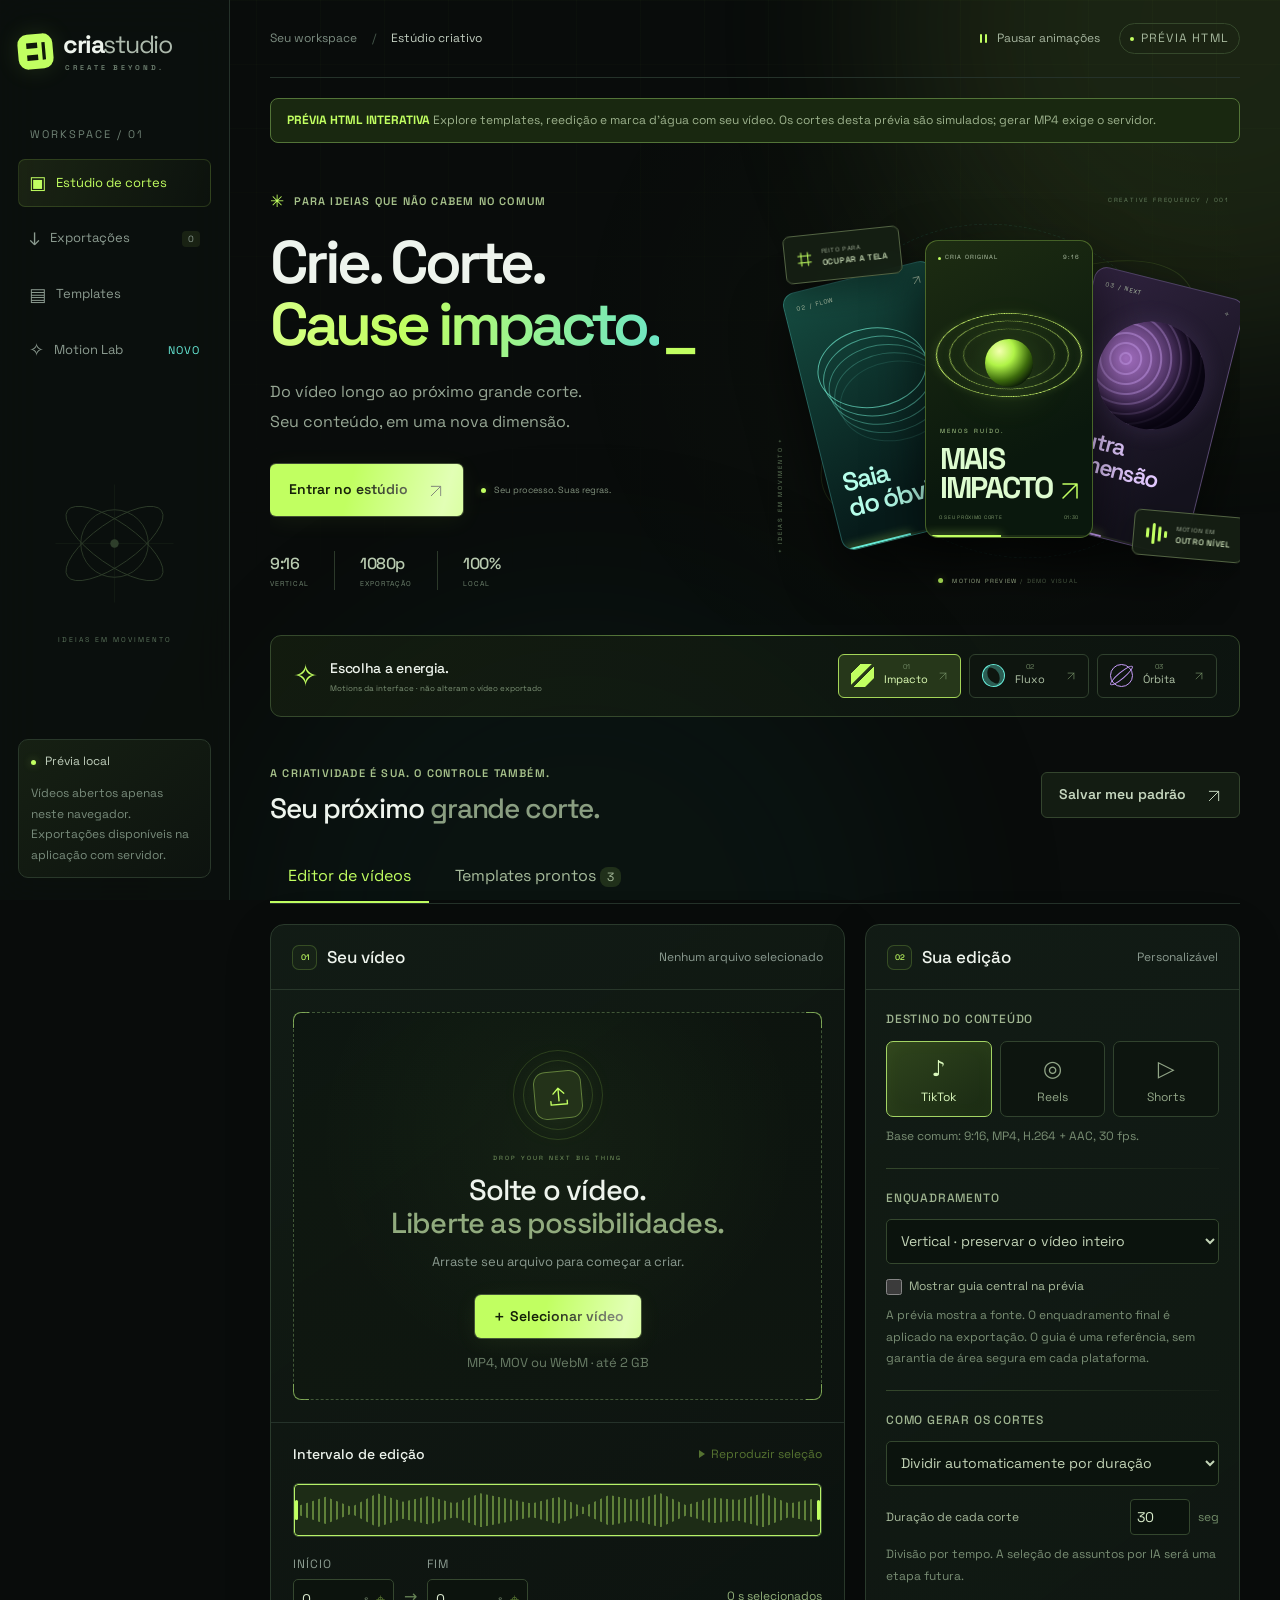
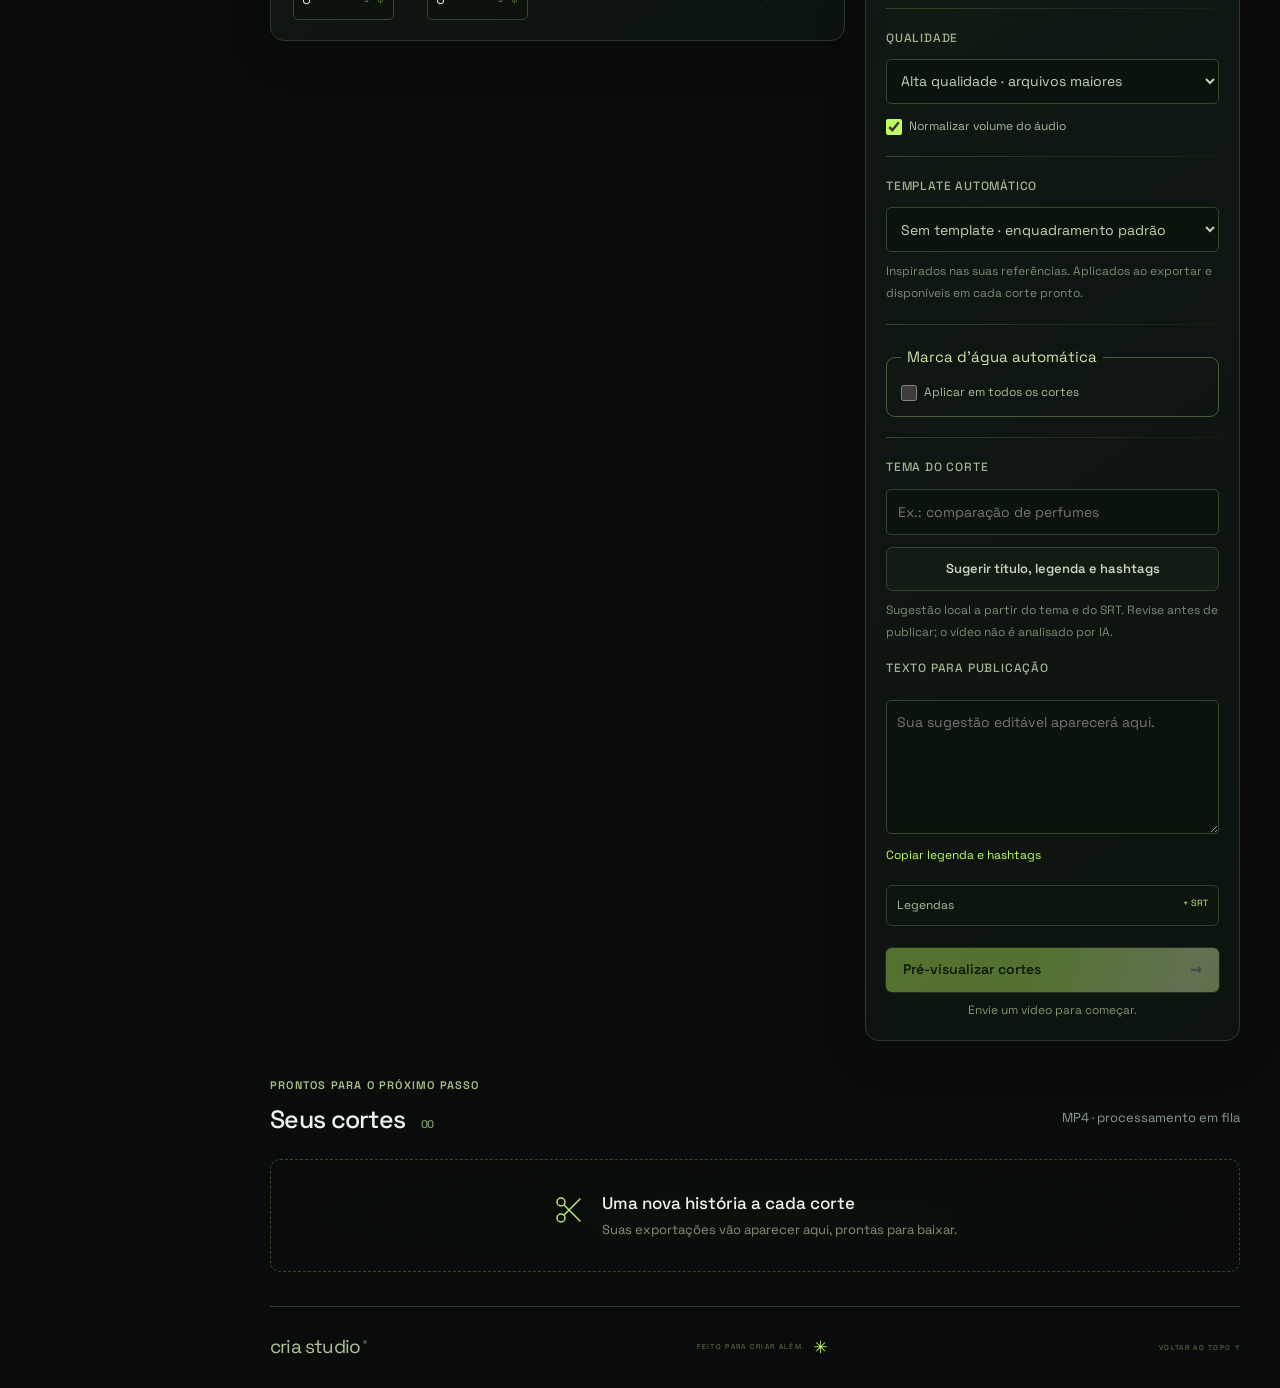
==== preview.html @ ac5c4dba "feat: add Cria Studio editor, templates and deployment configuration" ====
<!doctype html>
<html lang="pt-BR">
<head><meta charset="utf-8"><meta name="viewport" content="width=device-width, initial-scale=1"><meta name="theme-color" content="#090c0b"><title>Cria Studio · Crie. Corte. Impacte.</title><link rel="icon" href="data:image/svg+xml,%3Csvg xmlns='http://www.w3.org/2000/svg' viewBox='0 0 32 32'%3E%3Crect width='32' height='32' rx='8' fill='%23c1ff61'/%3E%3Ctext x='7' y='25' font-size='28' fill='%23090c0b'%3Ec%3C/text%3E%3C/svg%3E"><style>@font-face {
  font-family: 'Space Grotesk';
  src: url('[data-uri]') format('woff2');
  font-weight: 300 700;
  font-style: normal;
  font-display: swap;
}
:root {
  color-scheme: dark;
  --bg: #090c0b;
  --panel: #111714;
  --line: #25322a;
  --text: #eef4ed;
  --muted: #8b9b90;
  --accent: #c1ff61;
  --cyan: #67edda;
  --radius: 14px;
  --ease: cubic-bezier(.16,1,.3,1);
}
* { box-sizing: border-box; }
html { scroll-behavior: smooth; scroll-padding-top: 24px; }
body { margin: 0; background: var(--bg); color: var(--text); font: 14px/1.6 'Space Grotesk', system-ui, sans-serif; }
::selection { background: var(--accent); color: #0b1009; }
button, input, select, textarea { font: inherit; }
button, a, label.button, summary { -webkit-tap-highlight-color: transparent; }
button, label.button, summary { cursor: pointer; }
button { color: inherit; }
a { color: inherit; text-decoration: none; }
:focus-visible { outline: 2px solid var(--accent); outline-offset: 5px; }
button:disabled { opacity: .4; cursor: not-allowed; }
[hidden] { display: none !important; }
.ambient { position: fixed; inset: 0; overflow: hidden; pointer-events: none; z-index: -1; }
.ambient-grid { position: absolute; inset: 0; background-image: linear-gradient(#b4ff6105 1px,transparent 1px),linear-gradient(90deg,#b4ff6105 1px,transparent 1px); background-size: 64px 64px; mask-image: linear-gradient(#000, transparent 70%); }
.ambient-light { position: absolute; width: 650px; height: 650px; border-radius: 50%; filter: blur(100px); opacity: .13; }
.light-one { right: -260px; top: -300px; background: #97cb4e; }
.light-two { left: 20%; top: 600px; background: #145b4b; opacity: .1; }
.sidebar { position: fixed; inset: 0 auto 0 0; width: 210px; padding: 32px 18px 22px; background: #0c100ee8; border-right: 1px solid var(--line); display: flex; flex-direction: column; z-index: 5; backdrop-filter: blur(20px); }
.brand { display: flex; align-items: center; gap: 10px; font-size: 25px; font-weight: 700; letter-spacing: -1.5px; line-height: 1; }
.brand-icon { width: 35px; height: 35px; border-radius: 10px; background: var(--accent); color: #10180a; transform: rotate(-5deg); box-shadow: 0 0 25px #baff6120; }
.brand-icon svg { width: 100%; height: 100%; }
.brand-light { color: #adbaad; font-weight: 400; }
.brand small { display: block; font-size: 7px; letter-spacing: 3px; color: #6a7c6d; margin: 7px 0 0 2px; }
.workspace-label { margin: 55px 12px 15px; font-size: 9px; letter-spacing: 2px; color: #6f8275; }
.nav { display: flex; align-items: center; gap: 10px; padding: 12px; border: 1px solid transparent; margin-bottom: 7px; border-radius: 7px; color: #8b9b90; font-size: 11px; transition: color .2s, background .2s, border-color .2s; }
.nav > span:first-child { font-size: 18px; line-height: 1; }
.nav:hover { background: #c1ff6108; color: var(--text); }
.nav.active { color: var(--accent); background: linear-gradient(110deg,#c1ff6117,#c1ff6104); border-color: #baff6126; }
.count { margin-left: auto; background: #c1ff6115; padding: 1px 6px; border-radius: 4px; font-size: 9px; }
.new-label { font-size: 7px; color: var(--cyan); letter-spacing: 1px; margin-left: auto; }
.side-decoration { margin: auto 0; padding: 36px 10px; color: #536e4b; text-align: center; }
.side-decoration svg { width: 135px; opacity: .5; animation: side-spin 45s linear infinite; }
.side-decoration > span { display: block; margin-top: 15px; font-size: 7px; color: #59725b; letter-spacing: 2px; }
.side-note { border: 1px solid #29382a; border-radius: 10px; padding: 12px; color: #c0cfbc; font-size: 10px; background: linear-gradient(140deg,#162013,#0d130f); }
.side-note p { color: #788b7b; font-size: 10px; line-height: 1.7; margin-bottom: 0; }
.status-dot { display: inline-block; width: 5px; height: 5px; background: var(--accent); border-radius: 50%; margin-right: 6px; box-shadow: 0 0 9px #c1ff6160; flex: 0 0 auto; }
main { margin-left: 210px; padding: 0 40px; max-width: 1900px; }
header { height: 78px; display: flex; justify-content: space-between; align-items: center; gap: 15px; border-bottom: 1px solid var(--line); }
.breadcrumb { font-size: 11px; color: #7c8d81; }
.breadcrumb span { margin: 0 12px; color: #45564a; }
.breadcrumb strong { color: #c2cec0; font-weight: 400; }
.header-actions { display: flex; align-items: center; gap: 19px; }
.version { display: flex; align-items: center; gap: 7px; color: #a5b79c; letter-spacing: 1.2px; font-size: 9px; border: 1px solid #35482b; border-radius: 20px; padding: 5px 10px; white-space: nowrap; }
.version i { width: 4px; height: 4px; background: var(--accent); border-radius: 50%; }
.motion-toggle { border: 0; background: none; color: #a6b59f; display: flex; gap: 7px; align-items: center; font-size: 10px; padding: 8px 0; }
.motion-toggle:hover { color: var(--accent); }
.motion-toggle-icon { display: inline-flex; gap: 3px; width: 10px; height: 10px; }
.motion-toggle-icon::before,.motion-toggle-icon::after { content: ''; width: 2px; height: 9px; border-radius: 1px; background: var(--accent); }
.arrow-icon { display: inline-block; width: 16px; height: 16px; vertical-align: middle; flex: 0 0 auto; }
.motion-option .arrow-icon,.reel-top .arrow-icon { width: 10px; height: 10px; }
.reel-caption b .arrow-icon { width: 24px; height: 24px; }
.play-icon { display: inline-block; width: 0; height: 0; border-top: 4px solid transparent; border-bottom: 4px solid transparent; border-left: 6px solid currentColor; margin-right: 3px; }
.heading { position: relative; display: grid; grid-template-columns: minmax(0,1.07fr) minmax(0,1fr); align-items: center; gap: 10px; padding: 50px 0 35px; isolation: isolate; overflow: clip; }
.heading::before { content: ''; position: absolute; inset: 0 -15px; z-index: -1; background: radial-gradient(400px circle at var(--pointer-x,70%) var(--pointer-y,40%),#b6ff6106,transparent); pointer-events: none; }
.hero-copy { position: relative; z-index: 2; animation: enter-up .95s var(--ease) both; }
.eyebrow { font-size: 8px; font-weight: 600; letter-spacing: 2px; color: #a7c28b; display: flex; align-items: center; gap: 9px; }
.tiny-cross { color: var(--accent); font-size: 17px; line-height: 1; }
h1 { margin: 21px 0 20px; font-size: clamp(40px,4.7vw,76px); font-weight: 600; line-height: 1.04; letter-spacing: -4px; }
.gradient-text { background: linear-gradient(100deg,#d7ff86 0%,#c1ff61 35%,#6be5c6 100%); -webkit-background-clip: text; background-clip: text; color: transparent; }
.heading-period { display: inline-block; color: var(--accent); margin-left: 3px; animation: cursor-dim 2.8s ease-in-out infinite; }
.hero-copy > p { font-size: 13px; color: #97a795; line-height: 1.85; margin: 0; }
.hero-actions { display: flex; gap: 18px; align-items: center; margin-top: 28px; }
.button { border: 0; display: inline-flex; justify-content: center; align-items: center; gap: 20px; font-size: 11px; line-height: 1.4; font-weight: 600; padding: 12px 17px; border-radius: 6px; position: relative; transition: transform .25s var(--ease), box-shadow .25s, background .25s; }
.button:hover:not(:disabled) { transform: translateY(-2px); }
.button:active:not(:disabled) { transform: translateY(0); }
.primary { background: var(--accent); color: #152008; box-shadow: 0 0 0 1px #dbffa340,0 4px 24px #baff6110; }
.primary:hover:not(:disabled) { background: #d2ff8e; box-shadow: 0 0 0 1px #dbffa370,0 5px 28px #baff6128; }
.primary::after { content: ''; position: absolute; inset: 0; border-radius: inherit; background: linear-gradient(105deg,transparent 25%,#fff8 45%,transparent 65%); background-size: 250% 100%; background-position: 180% 0; pointer-events: none; transition: background-position .6s; }
.primary:hover::after { background-position: -60% 0; }
.secondary { border: 1px solid #34452e; background: #131c12; color: #c5d6be; }
.secondary:hover { border-color: #6c8b50; background: #1c2818; }
.hero-cta { padding: 14px 19px; }
.hero-cta > span { font-size: 17px; font-weight: 400; }
.hero-action-note { color: #81917d; font-size: 9px; }
.hero-specs { display: flex; gap: 25px; margin-top: 35px; }
.hero-specs > span { color: #6f836f; letter-spacing: 1px; font-size: 7px; border-right: 1px solid #2c392a; padding-right: 25px; }
.hero-specs > span:last-child { border: 0; padding-right: 0; }
.hero-specs b { display: block; color: #b9cbb0; font-size: 16px; letter-spacing: -.4px; font-weight: 500; margin-bottom: 2px; }
.hero-visual { position: relative; height: 390px; perspective: 1000px; transform: rotateX(var(--tilt-x,0deg)) rotateY(var(--tilt-y,0deg)); transition: transform .5s var(--ease); isolation: isolate; }
.hero-halo { position: absolute; width: 340px; height: 320px; left: 50%; top: 45%; transform: translate(-50%,-50%); background: radial-gradient(ellipse,#99e93025,transparent 65%); filter: blur(20px); }
.orbit { position: absolute; width: 420px; height: 180px; left: 50%; top: 50%; border: 1px solid #a2d85626; border-radius: 50%; z-index: -1; transform: translate(-50%,-50%) rotate(-30deg); }
.orbit-two { width: 375px; height: 325px; border-style: dashed; border-color: #61eadc17; transform: translate(-50%,-50%) rotate(25deg); }
.orbit-marker { position: absolute; top: 50%; left: 50%; width: 390px; height: 200px; margin: -100px 0 0 -195px; animation: orbit-spin 22s linear infinite; z-index: -1; }
.orbit-marker::before { content: ''; position: absolute; left: 0; top: 30%; width: 5px; height: 5px; border-radius: 50%; background: var(--cyan); box-shadow: 0 0 17px var(--cyan); }
.visual-coordinate { position: absolute; font-size: 6px; color: #688261; letter-spacing: 1.8px; }
.coord-one { top: 0; right: 10px; }
.coord-two { bottom: 33px; left: 0; writing-mode: vertical-rl; transform: rotate(180deg); }
.reel-card { position: absolute; border-radius: 13px; overflow: hidden; width: 154px; height: 265px; padding: 12px; border: 1px solid #c1ff6150; box-shadow: 0 25px 55px #0009; transform-style: preserve-3d; }
.reel-front { z-index: 3; left: calc(50% - 83px); top: 44px; width: 168px; height: 298px; background: linear-gradient(155deg,#1d2c12,#0a180d 70%); animation: float-main 6s ease-in-out infinite; }
.reel-back { z-index: 1; top: 77px; left: calc(50% - 198px); background: linear-gradient(160deg,#154b40,#071b1a 80%); border-color: #62e5d94d; transform: rotate(-14deg); animation: float-left 7s ease-in-out infinite; }
.reel-side { z-index: 2; top: 83px; left: calc(50% + 55px); background: linear-gradient(135deg,#30233f,#14121d 80%); border-color: #caa5fc50; transform: rotate(14deg); animation: float-right 8s ease-in-out infinite; }
.reel-top { position: relative; z-index: 2; display: flex; justify-content: space-between; font-size: 6px; letter-spacing: 1px; color: #b5c7ab; }
.reel-top > span { display: flex; align-items: center; gap: 4px; }
.record-dot { background: var(--accent); width: 3px; height: 3px; border-radius: 50%; }
.portal-art { position: absolute; inset: 28px 0 20px; overflow: hidden; }
.portal-ring { position: absolute; top: 13px; left: 50%; border: 1px solid #d3ff6f; border-radius: 50%; width: 146px; height: 146px; margin-left: -73px; transform: rotateX(55deg) rotate(-25deg); box-shadow: 0 0 12px #c1ff6120,inset 0 0 10px #c1ff6118; animation: portal-turn 14s linear infinite; }
.ring-b { width: 120px; height: 120px; margin-left: -60px; top: 26px; opacity: .65; animation-direction: reverse; }
.ring-c { width: 92px; height: 92px; margin-left: -46px; top: 40px; opacity: .4; }
.portal-core { position: absolute; top: 70px; left: calc(50% - 24px); width: 48px; height: 48px; border-radius: 50%; background: radial-gradient(circle at 30% 25%,#f4ffb0,#b0f347 30%,#3d6b0d 60%,#0a1907 80%); box-shadow: 0 0 45px #bdff5945; }
.reel-caption { position: absolute; left: 14px; bottom: 34px; right: 10px; font-weight: 600; line-height: 1; font-size: 26px; letter-spacing: -1.5px; color: #ddfbcf; }
.reel-caption > span { font-size: 6px; letter-spacing: 2px; font-weight: 400; color: #afd18f; }
.reel-caption > b { display: block; font-size: 30px; letter-spacing: -1.8px; margin-top: 7px; line-height: .98; }
.reel-caption b span { font-size: 28px; color: var(--accent); display: inline-block; margin-left: 5px; }
.reel-bottom { position: absolute; bottom: 16px; left: 13px; right: 13px; font-size: 5px; letter-spacing: .7px; color: #7a9368; display: flex; justify-content: space-between; }
.reel-progress { position: absolute; bottom: 0; left: 0; right: 0; height: 2px; background: #d1ff6a15; }
.reel-progress i { display: block; width: 45%; height: 100%; background: var(--accent); box-shadow: 0 0 10px var(--accent); animation: reel-play 7s ease-in-out infinite; }
.reel-side .reel-caption { color: #e3c9ff; font-size: 23px; bottom: 27px; }
.reel-side .reel-caption span { font-size: 22px; display: block; color: #cba0fa; margin-top: 8px; }
.reel-side .reel-progress i { background: #cba0fa; animation-delay: -2s; }
.reel-back .reel-caption { color: #b6ffeb; bottom: 28px; }
.reel-back .reel-progress i { background: var(--cyan); animation-delay: -4s; }
.flow-art { position: absolute; left: 4px; right: 4px; top: 35px; height: 130px; transform: rotate(-20deg); }
.flow-art i { position: absolute; left: 15px; top: 15px; width: 110px; height: 80px; border: 1px solid #7bffe29c; border-radius: 50%; transform: rotate(25deg); }
.flow-art i:nth-child(2) { transform: translateY(10px) rotate(25deg); opacity: .8; }
.flow-art i:nth-child(3) { transform: translateY(20px) rotate(25deg); opacity: .6; }
.flow-art i:nth-child(4) { transform: translateY(30px) rotate(25deg); opacity: .4; }
.flow-art i:nth-child(5) { transform: translateY(40px) rotate(25deg); opacity: .2; }
.orb-art { position: absolute; width: 108px; height: 108px; border-radius: 50%; top: 40px; left: 24px; background: repeating-radial-gradient(ellipse at 30% 30%,transparent 0 4px,#d7aaff66 5px 6px,transparent 7px 10px),radial-gradient(circle at 30% 30%,#a973c8,#1e112e 70%); box-shadow: inset -15px -20px 25px #080510,0 0 25px #c19afb20; transform: rotate(-25deg); }
.floating-tag { position: absolute; z-index: 4; display: flex; gap: 9px; align-items: center; border: 1px solid #526342; border-radius: 7px; padding: 10px 12px; background: #152013dd; backdrop-filter: blur(14px); color: #a4b29a; font-size: 6px; line-height: 1.5; letter-spacing: .7px; box-shadow: 0 12px 30px #0005; }
.floating-tag b { font-size: 8px; color: #daefc5; font-weight: 500; }
.tag-format { top: 35px; left: 8px; transform: rotate(-6deg); animation: tag-float 6s ease-in-out infinite; }
.tag-symbol { color: var(--accent); font-size: 26px; line-height: 1; }
.tag-motion { bottom: 27px; right: -4px; transform: rotate(5deg); animation: tag-float 7s ease-in-out infinite reverse; }
.equalizer { height: 24px; display: flex; gap: 3px; align-items: center; }
.equalizer i { display: block; width: 3px; height: 10px; background: var(--accent); border-radius: 2px; animation: eq 1.6s ease-in-out infinite alternate; }
.equalizer i:nth-child(2) { height: 21px; animation-delay: -.6s; }
.equalizer i:nth-child(3) { height: 15px; animation-delay: -.3s; }
.equalizer i:nth-child(4) { height: 7px; animation-delay: -.9s; }
.demo-label { position: absolute; bottom: 0; left: 50%; transform: translateX(-50%); white-space: nowrap; color: #b7cca3; letter-spacing: 1.2px; font-size: 6px; }
.demo-label > span:last-child { color: #5f7358; }
.hero-visual[data-look=flow] .reel-front { animation-name: flow-main; }
.hero-visual[data-look=flow] .reel-back { animation-name: flow-left; }
.hero-visual[data-look=flow] .reel-side { animation-name: flow-right; }
.hero-visual[data-look=flow] .portal-ring { border-color: var(--cyan); box-shadow: 0 0 20px #67edda25; }
.hero-visual[data-look=orbit] .reel-front { animation-name: orbit-main; }
.hero-visual[data-look=orbit] .reel-back { animation-name: orbit-left; }
.hero-visual[data-look=orbit] .reel-side { animation-name: orbit-right; }
.hero-visual[data-look=orbit] .orbit-two { border-color: #c7a5fa55; }
.motion-lab { position: relative; display: flex; gap: 25px; justify-content: space-between; align-items: center; padding: 18px 22px; border: 1px solid #35492c; border-radius: 11px; background: linear-gradient(115deg,#182211aa,#0e1813aa); margin: 10px 0 38px; scroll-margin-top: 20px; }
.motion-lab::before { content: ''; position: absolute; height: 1px; left: 25%; right: 25%; top: -1px; background: linear-gradient(90deg,transparent,#b6ff6188,transparent); }
.motion-lab-title { display: flex; align-items: center; gap: 12px; }
.lab-icon { font-size: 30px; color: var(--accent); line-height: 1; }
.motion-lab h2 { font-size: 14px; font-weight: 500; letter-spacing: -.3px; margin: 0; }
.motion-lab p { font-size: 8px; color: #7f9478; margin: 3px 0 0; }
.motion-options { display: flex; gap: 8px; }
.motion-option { display: flex; align-items: center; gap: 10px; border: 1px solid #30412e; background: #0e150f; border-radius: 6px; padding: 8px 12px; min-width: 120px; transition: border-color .25s, background .25s, transform .25s; font-size: 11px; color: #afc2a6; }
.motion-option:hover { transform: translateY(-3px); border-color: #7b9f57; }
.motion-option.selected { border-color: #a4d558; background: #26371a; color: #dcfbb4; }
.motion-option small { display: block; color: #718965; font-size: 7px; line-height: 1.2; }
.motion-option i { margin-left: auto; font-style: normal; color: #7f9c6f; }
.motion-swatch { width: 23px; height: 23px; display: block; flex: 0 0 auto; }
.swatch-impact { background: linear-gradient(135deg,transparent 20%,var(--accent) 21% 45%,transparent 46% 55%,var(--accent) 56% 80%,transparent 81%); }
.swatch-flow { border: 1px solid var(--cyan); border-radius: 50%; box-shadow: inset 5px 0 #67edda55,inset -5px 0 #67edda55; transform: rotate(-30deg); }
.swatch-orbit { border: 1px solid #c69cf9; border-radius: 50%; position: relative; }
.swatch-orbit::after { content: ''; position: absolute; inset: 7px -4px; border: 1px solid #c69cf9; border-radius: 50%; transform: rotate(-40deg); }
.workspace-heading { display: flex; align-items: center; justify-content: space-between; gap: 20px; padding: 10px 0 24px; scroll-margin-top: 25px; }
.workspace-heading h2 { font-size: 28px; letter-spacing: -1.1px; line-height: 1.2; font-weight: 500; margin: 10px 0 0; }
.workspace-heading h2 > span { color: #8a9e81; }
.studio-grid { display: grid; grid-template-columns: minmax(0,1fr) 325px; gap: 20px; align-items: start; }
.panel { border: 1px solid #2a3a2c; border-radius: var(--radius); overflow: hidden; background: linear-gradient(145deg,#152018c9,#0d1410e8); box-shadow: 0 12px 50px #0002; }
.panel-top { min-height: 65px; padding: 17px 21px; display: flex; align-items: center; justify-content: space-between; gap: 10px; border-bottom: 1px solid #28372a; }
.panel-top h2 { margin: 0; font-size: 12px; font-weight: 500; display: flex; align-items: center; gap: 10px; }
.step { font-size: 8px; color: var(--accent); background: #bcff6108; border: 1px solid #b6ff6133; width: 25px; height: 25px; display: inline-grid; place-items: center; border-radius: 7px; }
.muted { font-size: 9px; color: var(--muted); }
.dropzone { position: relative; margin: 22px; padding: 37px 20px 25px; min-height: 360px; border: 1px dashed #405737; border-radius: 9px; text-align: center; display: flex; flex-direction: column; align-items: center; justify-content: center; background: radial-gradient(ellipse at 50% 32%,#a6ff610b,transparent 65%),linear-gradient(#0c130e88,#10191188); transition: background .3s,border-color .3s; }
.dropzone.dragging { background: #213918; border-color: var(--accent); box-shadow: inset 0 0 50px #baff6115; }
.drop-corner { position: absolute; width: 16px; height: 16px; border: solid #9bcd66; opacity: .7; }
.corner-tl { left: -1px; top: -1px; border-width: 1px 0 0 1px; border-radius: 8px 0 0; }
.corner-tr { right: -1px; top: -1px; border-width: 1px 1px 0 0; border-radius: 0 8px 0 0; }
.corner-bl { left: -1px; bottom: -1px; border-width: 0 0 1px 1px; border-radius: 0 0 0 8px; }
.corner-br { right: -1px; bottom: -1px; border-width: 0 1px 1px 0; border-radius: 0 0 8px; }
.upload-radar { position: relative; width: 90px; height: 90px; display: grid; place-items: center; margin-bottom: 14px; }
.upload-radar > span { position: absolute; inset: 0; border: 1px solid #baff6127; border-radius: 50%; animation: radar 4s ease-in-out infinite; }
.upload-radar > span:nth-child(2) { inset: 10px; animation-delay: -2s; }
.upload-icon { width: 48px; height: 48px; background: #233219; color: var(--accent); border: 1px solid #617f3b; border-radius: 12px; transform: rotate(-5deg); box-shadow: 0 0 35px #baff6118; display: grid; place-items: center; }
.upload-icon svg { width: 29px; height: 29px; }
.upload-kicker { font-size: 6px; color: #7d9e65; letter-spacing: 2px; margin-bottom: 9px; }
.dropzone h3 { font-size: 24px; font-weight: 500; line-height: 1.15; letter-spacing: -.8px; margin: 0 0 12px; }
.dropzone h3 span { color: #91ab7e; }
.dropzone p { color: var(--muted); font-size: 10px; margin: 0 0 22px; }
.dropzone small { font-size: 8px; color: #697c66; margin-top: 15px; }
.preview-wrap { padding: 20px 22px 0; }
.video-stage { position: relative; height: 360px; display: flex; align-items: center; justify-content: center; background: #060a07; border: 1px solid #263425; border-radius: 7px; overflow: hidden; }
video { width: 100%; height: 100%; object-fit: contain; }
.safe-guide { pointer-events: none; position: absolute; top: 10%; bottom: 23%; left: 20%; right: 20%; border: 1px dashed #c1ff6188; display: flex; justify-content: center; }
.safe-guide span { font-size: 7px; color: var(--accent); margin-top: 7px; letter-spacing: 1px; }
.preview-caption { display: flex; justify-content: space-between; gap: 12px; padding: 12px 0; color: var(--muted); font-size: 10px; }
.preview-caption > span { overflow: hidden; text-overflow: ellipsis; white-space: nowrap; }
.text-button { background: none; border: 0; color: var(--accent); font-size: 9px; padding: 0; white-space: nowrap; }
.timeline-section { padding: 20px 22px; border-top: 1px solid var(--line); }
.row { display: flex; justify-content: space-between; align-items: center; gap: 12px; }
.row h3 { font-size: 11px; margin: 0; font-weight: 500; }
.timeline-track { position: relative; height: 54px; margin: 18px 0; border: 1px solid #394e2f; background: #111d10; border-radius: 5px; overflow: hidden; }
.timeline-ticks { position: absolute; inset: 9px 6px; background: repeating-linear-gradient(90deg,#96c65788 0 2px,transparent 2px 6px); clip-path: polygon(0 35%,5% 10%,10% 40%,15% 0,20% 25%,25% 8%,30% 30%,35% 0,40% 15%,45% 30%,50% 10%,55% 40%,60% 5%,65% 20%,70% 0,75% 35%,80% 12%,85% 20%,90% 0,95% 30%,100% 15%,100% 85%,95% 70%,90% 100%,85% 80%,80% 88%,75% 65%,70% 100%,65% 80%,60% 95%,55% 60%,50% 90%,45% 70%,40% 85%,35% 100%,30% 70%,25% 92%,20% 75%,15% 100%,10% 60%,5% 90%,0 65%); }
.timeline-selection { position: absolute; inset: 0; border: 1px solid #b7f268; background: #b7f26812; border-radius: 4px; z-index: 1; transition: left .15s, right .15s; }
.timeline-selection::before,.timeline-selection::after { content: ''; position: absolute; width: 3px; top: 15px; bottom: 15px; border-radius: 2px; background: var(--accent); }
.timeline-selection::before { left: 0; }.timeline-selection::after { right: 0; }
.time-inputs { display: flex; align-items: center; gap: 10px; }
.time-inputs label { font-size: 8px; color: var(--muted); text-transform: uppercase; letter-spacing: 1px; }
.time-inputs label > div { display: flex; align-items: center; margin-top: 5px; border: 1px solid #35472f; background: #0c130d; border-radius: 5px; }
.time-inputs input { width: 66px; min-width: 0; background: none; border: 0; padding: 8px; color: #d7e5cb; font-size: 11px; }
.time-inputs label span { font-size: 9px; color: #73866b; text-transform: none; }
.time-inputs button { color: var(--accent); border: 0; background: none; font-size: 16px; padding-right: 8px; }
.time-arrow { color: #678456; margin-top: 18px; }
.duration-badge { margin: 18px 0 0 auto; font-size: 8px; color: #91b07a; white-space: nowrap; }
.settings-content { padding: 20px; }
.field-label { display: block; color: #9fb591; font-weight: 500; font-size: 8px; letter-spacing: 1.5px; margin-bottom: 11px; }
.platforms { display: flex; gap: 8px; }
.platform { display: flex; flex: 1; flex-direction: column; gap: 2px; align-items: center; background: #0d150f; border: 1px solid #31432e; border-radius: 7px; color: #91a587; padding: 9px 0; font-size: 9px; transition: background .25s, border-color .25s, transform .25s; }
.platform:hover { transform: translateY(-3px); border-color: #6b8f4b; }
.platform b { font-size: 22px; font-weight: 400; }
.platform.selected { border-color: #a3d464; background: linear-gradient(145deg,#30451d,#192913); color: #d9f7bb; box-shadow: inset 0 0 20px #baff6109; }
.field-help { color: #798e74; line-height: 1.8; font-size: 9px; margin: 9px 0 0; }
.separator { height: 1px; background: linear-gradient(90deg,#34472c,#26352433); margin: 20px 0; }
select,textarea { width: 100%; border: 1px solid #34472e; border-radius: 5px; background: #0b130d; color: #c3d4b7; padding: 10px; font-size: 10px; }
select { min-height: 38px; }
textarea { resize: vertical; margin-top: 10px; line-height: 1.6; }
input[type=checkbox] { accent-color: var(--accent); margin: 0; width: 12px; height: 12px; }
.check-label { display: flex; align-items: center; gap: 7px; color: #a8bb9c; margin-top: 13px; font-size: 10px; }
.inline-field { display: flex; justify-content: space-between; align-items: center; color: #a8bb9c; margin-top: 13px; font-size: 10px; }
.inline-field > div { display: flex; align-items: center; gap: 8px; }
.inline-field input { background: #0b130d; border: 1px solid #34472e; color: #d7eac8; padding: 6px; width: 60px; border-radius: 4px; }
.inline-field span { color: #738c69; }
.subtitle-details { border: 1px solid #2e412a; border-radius: 6px; margin-top: 18px; padding: 10px; color: #a8bc9b; font-size: 10px; background: #0d160e80; }
.subtitle-details summary { display: flex; justify-content: space-between; }
.subtitle-details summary span { color: var(--accent); font-size: 9px; }
.subtitle-details input { font-size: 10px; width: 100%; margin-top: 12px; }
.subtitle-details small { font-size: 9px; color: var(--muted); }
.export-button { width: 100%; margin-top: 22px; justify-content: space-between; }
.export-note { font-size: 8px; color: #7f966f; margin: 9px 0 0; text-align: center; }
.exports-section { padding: 36px 0 34px; }
.exports-section h2 { font-size: 25px; font-weight: 500; letter-spacing: -.7px; margin: 5px 0 20px; }
.exports-section h2 span { font-size: 11px; margin-left: 10px; color: #87a16f; }
.empty-exports { position: relative; display: flex; gap: 17px; align-items: center; justify-content: center; border: 1px dashed #354b2b; padding: 30px; border-radius: 10px; background: radial-gradient(ellipse at 50% 50%,#9bea4d06,transparent 70%); }
.empty-exports > span { color: #b9e782; font-size: 29px; }
.empty-exports h3 { font-weight: 500; font-size: 12px; margin: 0 0 3px; }
.empty-exports p { color: #819577; font-size: 10px; margin: 0; }
.jobs-grid { display: grid; grid-template-columns: repeat(3,minmax(0,1fr)); gap: 15px; }
.job { position: relative; padding: 18px; border: 1px solid #34492a; border-radius: 10px; background: linear-gradient(140deg,#1c2815,#0e160f); overflow: hidden; animation: enter-up .6s var(--ease) both; transition: transform .3s,box-shadow .3s; }
.job:hover { transform: translateY(-4px); box-shadow: 0 12px 30px #0005; }
.job[data-status=processing]::before { content: ''; position: absolute; height: 2px; width: 45%; top: 0; left: 0; background: linear-gradient(90deg,transparent,var(--accent),var(--cyan),transparent); animation: processing-scan 2s ease-in-out infinite alternate; }
.job h3 { font-size: 14px; margin: 0 0 7px; font-weight: 500; }
.job p { font-size: 10px; color: var(--muted); margin: 5px 0; overflow-wrap: anywhere; }
.job-status { display: block; color: var(--accent); font-size: 10px; margin: 14px 0; }
.job-status.error { color: #ffb2a4; }
.job video { display: block; width: 100%; height: 170px; background: #080e09; border: 1px solid #35492b; border-radius: 6px; margin-top: 10px; }
.job a { margin-top: 12px; width: 100%; }
.upload-progress { padding: 0 22px 20px; font-size: 10px; color: var(--accent); }
progress { width: 100%; accent-color: var(--accent); height: 5px; }
footer { display: flex; align-items: center; justify-content: space-between; gap: 10px; border-top: 1px solid #2b3c27; padding: 25px 0; }
.footer-brand { font-size: 19px; color: #afc699; letter-spacing: -.8px; }
.footer-brand span { font-size: 8px; vertical-align: super; margin-left: 3px; }
footer > span:nth-child(2),footer > a { color: #638054; font-size: 7px; letter-spacing: 1.3px; }
footer i { color: var(--accent); font-size: 17px; font-style: normal; vertical-align: middle; margin-left: 5px; }
footer > a:hover { color: var(--accent); }
#toast { position: fixed; bottom: 25px; left: 50%; transform: translateX(-50%); z-index: 20; max-width: 85vw; padding: 14px 22px; border: 1px solid #668744; background: #172610f2; color: #d8f6bd; box-shadow: 0 15px 60px #0009,0 0 30px #aaff6110; border-radius: 9px; backdrop-filter: blur(15px); font-size: 12px; animation: toast-in .4s var(--ease) both; }
.sr-only { position: absolute; width: 1px; height: 1px; padding: 0; margin: -1px; overflow: hidden; clip: rect(0,0,0,0); white-space: nowrap; border: 0; }
.motion-reveal.in-view { animation: enter-up .8s var(--ease) both; }
@keyframes enter-up { from { opacity: 0; transform: translateY(20px); } to { opacity: 1; transform: translateY(0); } }
@keyframes toast-in { from { opacity: 0; translate: 0 15px; } to { opacity: 1; translate: 0 0; } }
@keyframes cursor-dim { 0%,100% { opacity: 1; } 50% { opacity: .2; } }
@keyframes side-spin { to { transform: rotate(360deg); } }
@keyframes orbit-spin { from { transform: rotate(-25deg); } to { transform: rotate(335deg); } }
@keyframes float-main { 0%,100% { transform: translateY(0) rotate(-3deg); } 50% { transform: translateY(-12px) rotate(1deg); } }
@keyframes float-left { 0%,100% { transform: translateY(0) rotate(-16deg); } 50% { transform: translate(-6px,9px) rotate(-12deg); } }
@keyframes float-right { 0%,100% { transform: translateY(0) rotate(15deg); } 50% { transform: translate(5px,-9px) rotate(18deg); } }
@keyframes flow-main { 0%,100% { transform: translate(0,0) rotate(-3deg); } 50% { transform: translate(8px,-16px) rotate(3deg); } }
@keyframes flow-left { 0%,100% { transform: translate(0,0) rotate(-13deg); } 50% { transform: translate(-14px,-7px) rotate(-19deg); } }
@keyframes flow-right { 0%,100% { transform: translate(0,0) rotate(16deg); } 50% { transform: translate(12px,14px) rotate(9deg); } }
@keyframes orbit-main { 0%,100% { transform: translateY(0) rotateY(-13deg) rotate(-3deg); } 50% { transform: translateY(-8px) rotateY(13deg) rotate(3deg); } }
@keyframes orbit-left { 0%,100% { transform: translate(0,0) rotate(-18deg) rotateY(10deg); } 50% { transform: translate(9px,12px) rotate(-9deg) rotateY(-10deg); } }
@keyframes orbit-right { 0%,100% { transform: translate(0,0) rotate(15deg) rotateY(-10deg); } 50% { transform: translate(-6px,-12px) rotate(20deg) rotateY(15deg); } }
@keyframes portal-turn { from { transform: rotateX(55deg) rotate(0deg); } to { transform: rotateX(55deg) rotate(360deg); } }
@keyframes reel-play { 0%,100% { transform: scaleX(.45); transform-origin: left; } 50% { transform: scaleX(1.8); transform-origin: left; } }
@keyframes tag-float { 0%,100% { translate: 0 0; } 50% { translate: 0 -7px; } }
@keyframes eq { from { transform: scaleY(.45); } to { transform: scaleY(1); } }
@keyframes radar { 0%,100% { transform: scale(.85); opacity: .35; } 50% { transform: scale(1.08); opacity: .8; } }
@keyframes processing-scan { from { transform: translateX(-20%); } to { transform: translateX(160%); } }
html[data-motion=paused] *, html[data-motion=paused] *::before, html[data-motion=paused] *::after { animation: none !important; transition: none !important; scroll-behavior: auto !important; }
html[data-motion=paused] { scroll-behavior: auto; }
html.tab-hidden *, html.tab-hidden *::before, html.tab-hidden *::after { animation-play-state: paused !important; }
@media (prefers-reduced-motion: reduce) {
  *, *::before, *::after { animation: none !important; transition: none !important; scroll-behavior: auto !important; }
  html { scroll-behavior: auto; }
}
@media (min-width: 1550px) {
  main { padding: 0 55px; }
  .heading { padding: 60px 0 45px; }
  .hero-visual { height: 440px; }
  .reel-front { width: 190px; height: 335px; left: calc(50% - 95px); }
  .reel-back,.reel-side { width: 175px; height: 300px; top: 85px; }
  .reel-back { left: calc(50% - 225px); }.reel-side { left: calc(50% + 60px); }
  .portal-art { top: 45px; }
  .reel-caption > b { font-size: 35px; }
  .studio-grid { grid-template-columns: minmax(0,1fr) 365px; gap: 25px; }
  .dropzone,.video-stage { min-height: 440px; }
}
@media (max-width: 1200px) {
  .sidebar { width: 185px; padding: 30px 14px 20px; }
  .brand { font-size: 22px; gap: 8px; }.brand-icon { width: 31px; height: 31px; }
  main { margin-left: 185px; padding: 0 28px; }
  h1 { font-size: 49px; letter-spacing: -2.7px; }
  .hero-actions { gap: 12px; }.hero-action-note { display: none; }
  .hero-visual { scale: .9; transform-origin: center; }
  .hero-copy .eyebrow { max-width: 250px; font-size: 7px; }
  .studio-grid { grid-template-columns: minmax(0,1fr) 300px; gap: 16px; }
  .duration-badge { display: none; }
  .motion-lab { padding: 16px; gap: 15px; }.motion-lab p { max-width: 150px; }
  .motion-option { min-width: 100px; padding: 8px; gap: 7px; }
}
@media (max-width: 1000px) {
  .sidebar { width: 74px; padding: 26px 15px; align-items: center; }
  .brand > span:last-child,.workspace-label,.side-decoration,.side-note { display: none; }
  .nav { width: 43px; height: 43px; padding: 11px; font-size: 0; gap: 0; }
  .nav.active { margin-top: 35px; }.nav > span:not(:first-child) { display: none; }
  main { margin-left: 74px; }
  .hero-visual { scale: .95; }.heading { padding-top: 35px; }
  .workspace-heading h2 { font-size: 25px; }
}
@media (max-width: 800px) {
  main { padding: 0 22px; }
  .heading { grid-template-columns: 1fr 1fr; gap: 0; padding-top: 35px; }
  h1 { font-size: 42px; letter-spacing: -2px; }
  .hero-copy > p { font-size: 11px; }
  .hero-visual { scale: .78; margin-left: -20px; margin-right: -20px; }
  .hero-specs { gap: 15px; }.hero-specs > span { padding-right: 15px; }
  .motion-lab { flex-direction: column; align-items: stretch; gap: 15px; }
  .motion-lab p { max-width: none; }.motion-options { justify-content: stretch; }.motion-option { flex: 1; }
  .studio-grid { grid-template-columns: 1fr; }
  .settings-content { padding: 23px; }.platforms { max-width: 450px; }
  .field-label { font-size: 9px; }.field-help { font-size: 10px; }select,textarea { font-size: 12px; }.check-label { font-size: 11px; }
  .jobs-grid { grid-template-columns: repeat(2,minmax(0,1fr)); }
}
@media (max-width: 600px) {
  .sidebar { display: none; }main { margin-left: 0; padding: 0 20px; }
  header { height: 65px; }.breadcrumb { font-size: 9px; }.breadcrumb span { margin: 0 7px; }
  .header-actions { gap: 12px; }.version { display: none; }.motion-toggle { font-size: 9px; }
  .heading { display: flex; flex-direction: column; align-items: stretch; padding: 35px 0 15px; }
  .hero-copy .eyebrow { max-width: none; font-size: 7px; }
  h1 { font-size: clamp(42px,11vw,64px); letter-spacing: -2.5px; margin-top: 18px; }
  .hero-copy > p { font-size: 12px; }.hero-actions { margin-top: 24px; }.hero-action-note { display: inline; font-size: 8px; }
  .hero-specs { margin-top: 26px; gap: 22px; }.hero-specs > span { padding-right: 22px; }
  .hero-visual { margin: -3px -20px -18px; width: calc(100% + 40px); height: 355px; scale: .88; }
  .reel-front { top: 30px; }.reel-back,.reel-side { top: 60px; }
  .tag-format { top: 16px; left: 16px; }.tag-motion { bottom: 7px; right: 9px; }
  .coord-one { top: 0; right: 15px; font-size: 5px; }.coord-two { display: none; }.demo-label { bottom: 0; }
  .orbit { width: 380px; }.orbit-two { width: 345px; }.orbit-marker { width: 340px; margin-left: -170px; }
  .motion-lab { margin: 10px 0 26px; padding: 16px; }.motion-option { min-width: 0; padding: 8px; gap: 7px; font-size: 10px; }.motion-option i { display: none; }.motion-swatch { width: 21px; height: 21px; }
  .motion-lab p { font-size: 8px; }.motion-lab h2 { font-size: 13px; }
  .workspace-heading { align-items: flex-start; gap: 10px; padding-bottom: 21px; }.workspace-heading .eyebrow { font-size: 6px; letter-spacing: 1.2px; max-width: 200px; }.workspace-heading h2 { font-size: 25px; max-width: 200px; }
  .workspace-heading .button { padding: 9px; gap: 8px; font-size: 8px; white-space: nowrap; }
  .panel-top { padding: 15px 17px; }.panel-top .muted { max-width: 140px; overflow: hidden; text-overflow: ellipsis; white-space: nowrap; }
  .dropzone { margin: 16px; padding: 26px 15px; min-height: 345px; }.dropzone h3 { font-size: 24px; }
  .preview-wrap { padding: 16px 16px 0; }.video-stage { height: 320px; }
  .timeline-section { padding: 18px 16px; }.time-inputs input { width: 75px; }
  .settings-content { padding: 20px; }
  .exports-section h2 { font-size: 23px; }.exports-section .eyebrow { font-size: 7px; letter-spacing: 1px; }
  .exports-section > .row > .muted { font-size: 8px; max-width: 90px; text-align: right; }
  .empty-exports { padding: 24px 18px; }.empty-exports h3 { font-size: 11px; }.empty-exports p { font-size: 9px; }
  .jobs-grid { grid-template-columns: 1fr; }
  footer { flex-wrap: wrap; gap: 15px; }.footer-brand { font-size: 17px; }footer > span:nth-child(2),footer > a { font-size: 6px; letter-spacing: .5px; }
}

/* Larger type and editing tools. Decorative motion artwork keeps its own scale. */
body { font-size: 16px; }
.sidebar { width: 230px; }
main { margin-left: 230px; }
.nav { font-size: 13px; padding: 13px 10px; }
.workspace-label,.new-label { font-size: 11px; }
.breadcrumb,.motion-toggle,.version { font-size: 12px; }
.hero-copy > p { font-size: 16px; }
.hero-copy > .eyebrow,.workspace-heading .eyebrow,.exports-section .eyebrow { font-size: 11px; letter-spacing: 1.2px; }
.button { font-size: 14px; min-height: 43px; }
.studio-grid { grid-template-columns: minmax(0,1fr) 375px; }
.panel-top h2 { font-size: 17px; }
.panel-top .muted,.preview-caption,.row h3,.text-button,.duration-badge,.time-inputs label,.field-label,.field-help,.export-note,.subtitle-details,.subtitle-details small,.subtitle-details input,.platform,.inline-field,.check-label,.muted { font-size: 12px; }
select,textarea,.time-inputs input,.inline-field input { font-size: 14px; }
select { min-height: 45px; }
.field-label { letter-spacing: .8px; }
.check-label { line-height: 1.6; align-items: flex-start; }
input[type=checkbox] { width: 16px; height: 16px; margin-top: 2px; flex-shrink: 0; }
.row h3 { font-size: 14px; }
.time-inputs { flex-wrap: wrap; }
.time-inputs input { width: 70px; }
.dropzone p,.dropzone small { font-size: 13px; }
.dropzone h3 { font-size: 29px; }
.empty-exports h3,.job h3 { font-size: 17px; }
.empty-exports p,.job p,.job-status,.exports-section > .row > .muted { font-size: 13px; }
.side-note,.side-note p { font-size: 12px; }
.editor-tabs { display: flex; gap: 8px; border-bottom: 1px solid var(--line); margin-bottom: 20px; }
.editor-tabs button { color: #a6bb9b; padding: 13px 18px; font-size: 16px; background: none; border: 0; border-bottom: 2px solid transparent; }
.editor-tabs button[aria-selected=true] { color: var(--accent); border-color: var(--accent); }
.editor-tabs button span { font-size: 12px; background: #c1ff6120; padding: 2px 7px; border-radius: 8px; }
.editing-banner { display: flex; align-items: center; justify-content: space-between; flex-wrap: wrap; gap: 14px; border: 1px solid #75944f; background: #21331a; padding: 16px 20px; border-radius: 9px; margin-bottom: 20px; font-size: 14px; }
.wide-input { width: 100%; color: #dae7d1; background: #0b130d; border: 1px solid #34472e; padding: 11px; border-radius: 5px; font: inherit; font-size: 14px; }
.spaced { margin-top: 16px; }
.watermark-settings { border: 1px solid #486036; border-radius: 9px; margin: 0; padding: 14px; min-width: 0; }
.watermark-settings legend { padding: 0 6px; font-size: 15px; color: #cde8af; }
.watermark-settings .check-label { margin-top: 0; }
.watermark-settings input[type=file] { width: 100%; font-size: 12px; }
.range-label { display: flex; justify-content: space-between; gap: 10px; font-size: 12px; margin: 14px 0 7px; }
.range-label output { color: var(--accent); }
input[type=range] { width: 100%; accent-color: var(--accent); }
.suggest-button { width: 100%; margin-top: 12px; font-size: 13px; }
.job-actions { display: grid; gap: 8px; margin-top: 14px; }
.job-actions button { width: 100%; }
.publication-details { margin-top: 16px; color: #bfd8ac; font-size: 13px; }
.publication-details summary { cursor: pointer; }
.watermark-preview { position: absolute; z-index: 2; max-width: 85%; pointer-events: none; color: #fff; text-shadow: 1px 1px 2px #000; }
.watermark-preview img { max-width: 150px; max-height: 90px; object-fit: contain; }
.watermark-preview[data-position='top-left'] { top: 5%; left: 3.5%; }
.watermark-preview[data-position='top-right'] { top: 5%; right: 3.5%; }
.watermark-preview[data-position='bottom-left'] { bottom: 10%; left: 3.5%; }
.watermark-preview[data-position='bottom-right'] { bottom: 10%; right: 3.5%; }
#templateCanvas { width: 100%; height: 100%; object-fit: contain; background: #050805; }
.templates-library { border: 1px solid #3a512e; border-radius: 14px; padding: 28px; background: #111b12; }
.templates-library h2 { font-size: 30px; font-weight: 500; letter-spacing: -.8px; line-height: 1.2; margin: 14px 0; }
.templates-library p { font-size: 14px; color: #a3b69a; line-height: 1.8; }
.template-cards { display: grid; grid-template-columns: repeat(3,minmax(0,1fr)); gap: 20px; margin-top: 24px; }
.template-card { min-width: 0; border: 1px solid #374e2c; border-radius: 12px; background: #0b130d; padding: 18px; }
.template-card h3 { font-size: 20px; margin: 17px 0 8px; font-weight: 500; }
.template-card p { font-size: 13px; }
.template-card .button { width: 100%; }
.template-mock { aspect-ratio: 9/16; display: flex; flex-direction: column; background: #000; border-radius: 8px; overflow: hidden; border: 1px solid #556845; }
.mock-view { display: grid; place-items: center; flex: 1; color: #9fcb77; font-size: 11px; letter-spacing: 1px; background: radial-gradient(ellipse at 50% 60%,#54864f55,transparent 50%),linear-gradient(130deg,#203c27,#10251d); }
.mock-detail { background: radial-gradient(ellipse at 65% 40%,#8bc26166,transparent 55%),linear-gradient(40deg,#122419,#294523); }
.mock-band { padding: 12px 5px; text-align: center; font: 900 clamp(12px,1.3vw,23px)/1.1 Arial,sans-serif; color: #fff; }
.mock-band em { font-style: normal; color: #ffdd00; }
.mock-split { display: flex; flex: 1; gap: 2px; }
.mock-split .mock-view:last-child { background: linear-gradient(130deg,#254344,#122519); }
.mock-red .mock-band { background: #c60013; }
#toast { font-size: 15px; }
@media(min-width:1550px){.studio-grid{grid-template-columns:minmax(0,1fr) 410px;}}
@media(max-width:1200px){.sidebar{width:210px;}main{margin-left:210px;}.studio-grid{grid-template-columns:minmax(0,1fr) 340px;}.brand{font-size:22px;}.panel-top{flex-wrap:wrap;}.hero-copy .eyebrow{font-size:10px;}}
@media(max-width:1050px){.sidebar{width:74px;}.nav{font-size:0;}main{margin-left:74px;}.studio-grid{grid-template-columns:1fr;}.duration-badge{display:inline;}.template-cards{gap:12px;}.template-card{padding:12px;}.template-card h3{font-size:18px;}}
@media(max-width:700px){.template-cards{grid-template-columns:1fr;}.template-card{display:grid;grid-template-columns:100px minmax(0,1fr);gap:8px 16px;}.template-mock{grid-row:span 3;}.template-card h3{margin:0;font-size:19px;}.template-card p{margin:0;}.template-card .button{font-size:12px;padding:10px;}.templates-library{padding:18px;}.templates-library h2{font-size:26px;}.editor-tabs button{font-size:14px;padding:12px;}.workspace-heading{flex-wrap:wrap;}.workspace-heading h2{max-width:none;}.workspace-heading .button{font-size:13px;padding:11px;}.workspace-heading .eyebrow{font-size:11px;max-width:none;}.motion-lab p{font-size:11px;}.hero-copy .eyebrow{font-size:10px;}.motion-toggle{font-size:11px;}}
@media(max-width:600px){main{margin-left:0;}.hero-action-note{display:none;}.hero-copy>p{font-size:16px;}.panel-top .muted{font-size:12px;}.time-inputs input{width:65px;}.row{flex-wrap:wrap;}.exports-section .eyebrow{font-size:11px;}.duration-badge{display:none;}.breadcrumb{font-size:11px;}.header-actions{gap:8px;}.panel-top .muted{max-width:100%;}.template-card{grid-template-columns:85px minmax(0,1fr);}.template-card .button{font-size:12px;}.motion-option{font-size:12px;}.field-label{font-size:12px;}}

.preview-banner{padding:12px 16px;border:1px solid #537438;background:#192810;border-radius:8px;margin:20px 0 0;color:#c9e5b4;font-size:12px}.preview-banner strong{color:#c1ff61}.preview-banner span{color:#9db28d}
</style></head>
<body>
<div class="ambient" aria-hidden="true"><div class="ambient-light light-one"></div><div class="ambient-light light-two"></div><div class="ambient-grid"></div></div>
<aside class="sidebar">
  <a class="brand" href="#editor" aria-label="Cria Studio início"><span class="brand-icon" aria-hidden="true"><svg viewBox="0 0 32 32"><path d="M8 8h10v5H8zm0 11h10v5H8zm14-11h3v16h-3z" fill="currentColor"/></svg></span><span>cria<span class="brand-light">studio</span><small>CREATE BEYOND.</small></span></a>
  <div class="workspace-label">WORKSPACE / 01</div>
  <a class="nav active" href="#workspace" id="editorNav"><span>▣</span> Estúdio de cortes</a>
  <a class="nav" href="#exports"><span>↓</span> Exportações <span class="count" id="exportCount">0</span></a>
  <a class="nav" href="#templates" id="templatesNav"><span>▤</span> Templates</a>
  <a class="nav" href="#motionLab"><span>✧</span> Motion Lab <span class="new-label">NOVO</span></a>
  <div class="side-decoration" aria-hidden="true"><svg viewBox="0 0 160 160"><g fill="none" stroke="currentColor"><ellipse cx="80" cy="80" rx="68" ry="25" transform="rotate(-35 80 80)"/><ellipse cx="80" cy="80" rx="68" ry="25" transform="rotate(35 80 80)"/><circle cx="80" cy="80" r="40"/><path d="M80 10v140M10 80h140" opacity=".25"/></g><circle cx="80" cy="80" r="5" fill="currentColor"/></svg><span>IDEIAS EM MOVIMENTO</span></div>
  <div class="side-note"><span class="status-dot"></span> Prévia local<p>Vídeos abertos apenas neste navegador. Exportações disponíveis na aplicação com servidor.</p></div>
</aside>
<main id="editor">
  <header><div class="breadcrumb">Seu workspace <span>/</span> <strong>Estúdio criativo</strong></div><div class="header-actions"><button class="motion-toggle" id="motionToggle" aria-pressed="false"><span class="motion-toggle-icon" aria-hidden="true"></span><span id="motionToggleText">Pausar animações</span></button><span class="version"><i></i> PRÉVIA HTML</span></div></header><div class="preview-banner" role="note"><strong>PRÉVIA HTML INTERATIVA</strong> <span>Explore templates, reedição e marca d’água com seu vídeo. Os cortes desta prévia são simulados; gerar MP4 exige o servidor.</span></div>
  <section class="heading" id="hero">
    <div class="hero-copy"><div class="eyebrow"><span class="tiny-cross" aria-hidden="true">✳</span> PARA IDEIAS QUE NÃO CABEM NO COMUM</div><h1>Crie. Corte.<br><span class="gradient-text">Cause impacto.</span><span class="heading-period" aria-hidden="true">_</span></h1><p>Do vídeo longo ao próximo grande corte.<br>Seu conteúdo, em uma nova dimensão.</p><div class="hero-actions"><a class="button primary hero-cta" href="#workspace">Entrar no estúdio <span aria-hidden="true"><svg class="arrow-icon" viewBox="0 0 24 24" aria-hidden="true"><path d="m5 19 14-14M5 5h14v14" fill="none" stroke="currentColor" stroke-width="1.5" stroke-linecap="round" stroke-linejoin="round"/></svg></span></a><span class="hero-action-note"><span class="status-dot"></span> Seu processo. Suas regras.</span></div><div class="hero-specs"><span><b>9:16</b> VERTICAL</span><span><b>1080p</b> EXPORTAÇÃO</span><span><b>100%</b> LOCAL</span></div></div>
    <div class="hero-visual" id="heroVisual" data-look="impact" aria-label="Demonstração visual de motion com três cartões de cortes">
      <div class="hero-halo" aria-hidden="true"></div><div class="orbit orbit-one" aria-hidden="true"></div><div class="orbit orbit-two" aria-hidden="true"></div><div class="orbit-marker" aria-hidden="true"></div>
      <span class="visual-coordinate coord-one" aria-hidden="true">CREATIVE FREQUENCY / 001</span><span class="visual-coordinate coord-two" aria-hidden="true">+ IDEIAS EM MOVIMENTO +</span>
      <div class="reel-card reel-back" aria-hidden="true"><div class="reel-top"><span>02 / FLOW</span><span><svg class="arrow-icon" viewBox="0 0 24 24" aria-hidden="true"><path d="m5 19 14-14M5 5h14v14" fill="none" stroke="currentColor" stroke-width="1.5" stroke-linecap="round" stroke-linejoin="round"/></svg></span></div><div class="flow-art"><i></i><i></i><i></i><i></i><i></i></div><div class="reel-caption">Saia<br>do óbvio.</div><div class="reel-progress"><i></i></div></div>
      <div class="reel-card reel-front" aria-hidden="true"><div class="reel-top"><span><i class="record-dot"></i> CRIA ORIGINAL</span><span>9:16</span></div><div class="portal-art"><div class="portal-ring ring-a"></div><div class="portal-ring ring-b"></div><div class="portal-ring ring-c"></div><div class="portal-core"></div></div><div class="reel-caption"><span>MENOS RUÍDO.</span><b>MAIS<br>IMPACTO<span><svg class="arrow-icon" viewBox="0 0 24 24" aria-hidden="true"><path d="m5 19 14-14M5 5h14v14" fill="none" stroke="currentColor" stroke-width="1.5" stroke-linecap="round" stroke-linejoin="round"/></svg></span></b></div><div class="reel-bottom"><span>O SEU PRÓXIMO CORTE</span><span>01:30</span></div><div class="reel-progress"><i></i></div></div>
      <div class="reel-card reel-side" aria-hidden="true"><div class="reel-top"><span>03 / NEXT</span><span>✧</span></div><div class="orb-art"></div><div class="reel-caption">Outra<br>dimensão<span><svg class="arrow-icon" viewBox="0 0 24 24" aria-hidden="true"><path d="m5 19 14-14M5 5h14v14" fill="none" stroke="currentColor" stroke-width="1.5" stroke-linecap="round" stroke-linejoin="round"/></svg></span></div><div class="reel-progress"><i></i></div></div>
      <div class="floating-tag tag-format" aria-hidden="true"><span class="tag-symbol">⌗</span><span>FEITO PARA<br><b>OCUPAR A TELA</b></span></div><div class="floating-tag tag-motion" aria-hidden="true"><span class="equalizer"><i></i><i></i><i></i><i></i></span><span>MOTION EM<br><b>OUTRO NÍVEL</b></span></div>
      <div class="demo-label"><span class="status-dot"></span> MOTION PREVIEW <span>/ DEMO VISUAL</span></div>
    </div>
  </section>
  <section class="motion-lab" id="motionLab" aria-label="Estilos de animação da interface"><div class="motion-lab-title"><span class="lab-icon" aria-hidden="true">✧</span><div><h2>Escolha a energia.</h2><p>Motions da interface · não alteram o vídeo exportado</p></div></div><div class="motion-options" role="group" aria-label="Estilo de motion"><button class="motion-option selected" data-look="impact" aria-pressed="true"><span class="motion-swatch swatch-impact" aria-hidden="true"></span><span><small>01</small> Impacto</span><i aria-hidden="true"><svg class="arrow-icon" viewBox="0 0 24 24" aria-hidden="true"><path d="m5 19 14-14M5 5h14v14" fill="none" stroke="currentColor" stroke-width="1.5" stroke-linecap="round" stroke-linejoin="round"/></svg></i></button><button class="motion-option" data-look="flow" aria-pressed="false"><span class="motion-swatch swatch-flow" aria-hidden="true"></span><span><small>02</small> Fluxo</span><i aria-hidden="true"><svg class="arrow-icon" viewBox="0 0 24 24" aria-hidden="true"><path d="m5 19 14-14M5 5h14v14" fill="none" stroke="currentColor" stroke-width="1.5" stroke-linecap="round" stroke-linejoin="round"/></svg></i></button><button class="motion-option" data-look="orbit" aria-pressed="false"><span class="motion-swatch swatch-orbit" aria-hidden="true"></span><span><small>03</small> Órbita</span><i aria-hidden="true"><svg class="arrow-icon" viewBox="0 0 24 24" aria-hidden="true"><path d="m5 19 14-14M5 5h14v14" fill="none" stroke="currentColor" stroke-width="1.5" stroke-linecap="round" stroke-linejoin="round"/></svg></i></button></div><span class="sr-only" id="motionAnnouncement" role="status"></span></section>
  <section class="workspace-heading" id="workspace"><div><div class="eyebrow">A CRIATIVIDADE É SUA. O CONTROLE TAMBÉM.</div><h2>Seu próximo <span>grande corte.</span></h2></div><button class="button secondary" id="savePreset">Salvar meu padrão <span aria-hidden="true"><svg class="arrow-icon" viewBox="0 0 24 24" aria-hidden="true"><path d="m5 19 14-14M5 5h14v14" fill="none" stroke="currentColor" stroke-width="1.5" stroke-linecap="round" stroke-linejoin="round"/></svg></span></button></section>
  <div class="editor-tabs" role="tablist" aria-label="Modo de trabalho"><button id="tabEditor" role="tab" aria-selected="true" aria-controls="editorPanel" tabindex="0">Editor de vídeos</button><button id="tabTemplates" role="tab" aria-selected="false" aria-controls="templatesPanel" tabindex="-1">Templates prontos <span>3</span></button></div>
  <div id="editingBanner" class="editing-banner" hidden><span id="editingLabel"></span><button id="cancelEdit" class="text-button">Voltar ao vídeo original</button></div>
  <div class="studio-grid" id="editorPanel" role="tabpanel" aria-labelledby="tabEditor">
    <section class="panel preview-panel">
      <div class="panel-top"><h2><span class="step">01</span> Seu vídeo</h2><span id="videoInfo" class="muted">Nenhum arquivo selecionado</span></div>
      <div id="dropzone" class="dropzone">
        <div class="upload-radar" aria-hidden="true"><span></span><span></span><div class="upload-icon"><svg viewBox="0 0 32 32"><path d="M16 22V8m-6 6 6-6 6 6M7 22v4h18v-4" fill="none" stroke="currentColor" stroke-width="1.5" stroke-linecap="round" stroke-linejoin="round"/></svg></div></div><div class="upload-kicker">DROP YOUR NEXT BIG THING</div><h3>Solte o vídeo.<br><span>Liberte as possibilidades.</span></h3><p>Arraste seu arquivo para começar a criar.</p><button class="button primary" id="selectVideo" type="button">＋ Selecionar vídeo</button><small>MP4, MOV ou WebM · até 2 GB</small><div class="drop-corner corner-tl" aria-hidden="true"></div><div class="drop-corner corner-tr" aria-hidden="true"></div><div class="drop-corner corner-bl" aria-hidden="true"></div><div class="drop-corner corner-br" aria-hidden="true"></div>
      </div>
      <input type="file" id="videoFile" accept="video/*" hidden>
      <div class="preview-wrap" id="previewWrap" hidden><div class="video-stage" id="videoStage"><video id="video" controls playsinline preload="metadata"></video><canvas id="templateCanvas" width="1080" height="1920" hidden aria-label="Prévia do template"></canvas><div id="watermarkPreview" class="watermark-preview" hidden><img id="watermarkLogoPreview" alt="Logo da marca" hidden><span id="watermarkTextPreview"></span></div><div class="safe-guide" id="safeGuide" hidden><span>GUIA VISUAL · ÁREA CENTRAL</span></div></div><div class="preview-caption"><span id="filename"></span><button class="text-button" id="replaceVideo">Trocar vídeo →</button></div></div>
      <div class="upload-progress" id="uploadProgress" hidden><progress id="progressBar" max="100" value="0"></progress><span id="progressText">Enviando…</span></div>
      <div class="timeline-section"><div class="row"><h3>Intervalo de edição</h3><button class="text-button" id="previewSelection" disabled><span class="play-icon" aria-hidden="true"></span> Reproduzir seleção</button></div><div class="timeline-track" id="timelineTrack"><div class="timeline-selection" id="timelineSelection"></div><div class="timeline-ticks"></div></div><div class="time-inputs"><label>Início <div><input id="start" type="number" min="0" value="0" step="0.1" disabled><span>s</span><button id="markStart" title="Usar posição atual como início" disabled>⌖</button></div></label><span class="time-arrow">→</span><label>Fim <div><input id="end" type="number" min="0" value="0" step="0.1" disabled><span>s</span><button id="markEnd" title="Usar posição atual como fim" disabled>⌖</button></div></label><span id="selectedDuration" class="duration-badge">0,0 s selecionados</span></div></div>
    </section>
    <section class="panel settings-panel"><div class="panel-top"><h2><span class="step">02</span> Sua edição</h2><span class="muted">Personalizável</span></div>
      <div class="settings-content"><label class="field-label">DESTINO DO CONTEÚDO</label><div class="platforms" role="group" aria-label="Plataforma"><button class="platform selected" data-preset="tiktok"><b>♪</b>TikTok</button><button class="platform" data-preset="reels"><b>◎</b>Reels</button><button class="platform" data-preset="shorts"><b>▷</b>Shorts</button></div><p class="field-help">Base comum: 9:16, MP4, H.264 + AAC, 30 fps.</p>
      <div class="separator"></div><label class="field-label" for="layout">ENQUADRAMENTO</label><select id="layout"><option value="fit">Vertical · preservar o vídeo inteiro</option><option value="crop">Vertical · preencher com corte central</option><option value="original">Manter proporção original</option></select><label class="check-label"><input type="checkbox" id="showGuide"> Mostrar guia central na prévia</label><p class="field-help">A prévia mostra a fonte. O enquadramento final é aplicado na exportação. O guia é uma referência, sem garantia de área segura em cada plataforma.</p>
      <div class="separator"></div><label class="field-label" for="mode">COMO GERAR OS CORTES</label><select id="mode"><option value="batch">Dividir automaticamente por duração</option><option value="single">Exportar apenas o intervalo selecionado</option></select><div id="lengthField" class="inline-field"><label for="length">Duração de cada corte</label><div><input id="length" type="number" min="1" max="600" value="30"><span>seg</span></div></div><p class="field-help" id="batchHelp">Divisão por tempo. A seleção de assuntos por IA será uma etapa futura.</p>
      <div class="separator"></div><label class="field-label" for="crf">QUALIDADE</label><select id="crf"><option value="18">Alta qualidade · arquivos maiores</option><option value="21">Equilibrada · recomendada</option><option value="24">Compacta · arquivos menores</option></select><label class="check-label"><input type="checkbox" id="normalize" checked> Normalizar volume do áudio</label>
      <div class="separator"></div><label class="field-label" for="templateSelect">TEMPLATE AUTOMÁTICO</label><select id="templateSelect"><option value="none">Sem template · enquadramento padrão</option><option value="impact">Duplo impacto · faixa preta e amarelo</option><option value="compare">Comparativo · três enquadramentos</option><option value="red">Faixa vermelha · título central</option></select><p class="field-help">Inspirados nas suas referências. Aplicados ao exportar e disponíveis em cada corte pronto.</p>
      <div id="templateFields" hidden><label class="field-label spaced" for="templateTitle">TÍTULO CENTRAL</label><input id="templateTitle" class="wide-input" maxlength="120" placeholder="O gancho do seu corte"><label class="field-label spaced" for="templateHighlight">DESTAQUE EM AMARELO</label><input id="templateHighlight" class="wide-input" maxlength="40" placeholder="Palavra ou expressão do título"><p class="field-help">Os dois planos usam o mesmo vídeo com recortes sincronizados. Comparativo usa três recortes; não detecta rostos automaticamente.</p></div>
      <div class="separator"></div><fieldset class="watermark-settings"><legend>Marca d’água automática</legend><label class="check-label"><input type="checkbox" id="watermarkEnabled"> Aplicar em todos os cortes</label><div id="watermarkFields" hidden><label class="field-label spaced" for="watermarkType">TIPO DE MARCA</label><select id="watermarkType"><option value="text">Texto / @perfil</option><option value="logo">Logo PNG ou JPEG</option></select><div id="watermarkTextField"><label class="field-label spaced" for="watermarkText">SUA MARCA</label><input class="wide-input" id="watermarkText" maxlength="80" placeholder="@seuperfil"></div><div id="watermarkLogoField" hidden><label class="field-label spaced" for="watermarkFile">ENVIAR LOGO · ATÉ 5 MB</label><input id="watermarkFile" type="file" accept="image/png,image/jpeg"><p id="watermarkFileStatus" class="field-help">PNG transparente preserva o fundo do vídeo.</p></div><label class="field-label spaced" for="watermarkPosition">POSIÇÃO</label><select id="watermarkPosition"><option value="top-right">Superior direita</option><option value="top-left">Superior esquerda</option><option value="bottom-right">Inferior direita</option><option value="bottom-left">Inferior esquerda</option></select><label class="range-label" for="watermarkOpacity">Transparência / opacidade <output id="watermarkOpacityValue">80%</output></label><input id="watermarkOpacity" type="range" min="10" max="100" value="80"><label class="range-label" for="watermarkSize">Tamanho <output id="watermarkSizeValue">4%</output></label><input id="watermarkSize" type="range" min="2" max="30" value="4"><p class="field-help">A posição na prévia é aproximada. Texto: % da altura; logo: % da largura. A configuração fica salva neste navegador.</p></div></fieldset>
      <div class="separator"></div><label class="field-label" for="clipTopic">TEMA DO CORTE</label><input class="wide-input" id="clipTopic" maxlength="160" placeholder="Ex.: comparação de perfumes"><button class="button secondary suggest-button" id="suggestPublication">Sugerir título, legenda e hashtags</button><p class="field-help">Sugestão local a partir do tema e do SRT. Revise antes de publicar; o vídeo não é analisado por IA.</p><label class="field-label spaced" for="publicationText">TEXTO PARA PUBLICAÇÃO</label><textarea id="publicationText" rows="5" placeholder="Sua sugestão editável aparecerá aqui."></textarea><button class="text-button" id="copyPublication">Copiar legenda e hashtags</button>
      <details class="subtitle-details"><summary>Legendas <span>+ SRT</span></summary><p class="field-help">Importe legendas com os tempos do vídeo original. Elas serão ajustadas para cada corte e gravadas no vídeo. Transcrição automática ainda não está disponível.</p><input type="file" id="srtFile" accept=".srt,text/plain"><label class="sr-only" for="subtitles">Conteúdo SRT</label><textarea id="subtitles" rows="5" placeholder="Ou cole seu SRT aqui…"></textarea><small>Texto branco com contorno, posicionado na região inferior.</small></details>
      <button class="button primary export-button" id="exportButton" disabled>Gerar cortes <span>→</span></button><p class="export-note" id="exportNote">Envie um vídeo para começar.</p></div>
    </section>
  </div>
  <section class="templates-library" id="templatesPanel" role="tabpanel" aria-labelledby="tabTemplates" hidden><div id="templates"><div class="eyebrow">INSPIRADOS NAS SUAS REFERÊNCIAS</div><h2>Escolha o template. Crie sua versão.</h2><p>Depois de gerar um corte, use <strong>Aplicar template</strong> para renderizar uma nova versão. Personalize o título, destaque e marca d’água antes de exportar.</p></div><div class="template-cards">
    <article class="template-card"><div class="template-mock mock-impact" aria-hidden="true"><div class="mock-view">PLANO PRINCIPAL</div><div class="mock-band">UM GANCHO<br><em>DE IMPACTO</em></div><div class="mock-view mock-detail">PLANO EM DETALHE</div></div><h3>Duplo impacto</h3><p>Dois planos sincronizados, faixa preta, título branco e destaque amarelo.</p><button class="button primary" data-template="impact">Usar este template</button></article>
    <article class="template-card"><div class="template-mock mock-compare" aria-hidden="true"><div class="mock-view">PLANO PRINCIPAL</div><div class="mock-band">QUAL É<br><em>MELHOR?</em></div><div class="mock-split"><div class="mock-view">FOCO 01</div><div class="mock-view">FOCO 02</div></div></div><h3>Comparativo</h3><p>Plano superior e dois recortes inferiores. Ideal para comparação e conversa.</p><button class="button primary" data-template="compare">Usar este template</button></article>
    <article class="template-card"><div class="template-mock mock-red" aria-hidden="true"><div class="mock-view">PLANO PRINCIPAL</div><div class="mock-band">SUA HISTÓRIA<br>MERECE DESTAQUE</div><div class="mock-view mock-detail">OUTRO ENQUADRAMENTO</div></div><h3>Faixa vermelha</h3><p>Dois planos com título central branco em uma faixa vermelha de destaque.</p><button class="button primary" data-template="red">Usar este template</button></article>
  </div><p class="field-help">Representações de layout. As imagens finais vêm do seu vídeo; nomes, marcas e cenas das referências não são copiados.</p></section>
  <section class="exports-section" id="exports"><div class="row"><div><div class="eyebrow">PRONTOS PARA O PRÓXIMO PASSO</div><h2>Seus cortes <span id="jobsCount">00</span></h2></div><span class="muted">MP4 · processamento em fila</span></div><div class="empty-exports" id="emptyExports"><span aria-hidden="true"><svg viewBox="0 0 32 32" width="32" height="32"><g fill="none" stroke="currentColor" stroke-width="1.5" stroke-linecap="round"><circle cx="8" cy="8" r="4"/><circle cx="8" cy="24" r="4"/><path d="m11 11 16 16M11 21 27 5"/></g></svg></span><div><h3>Uma nova história a cada corte</h3><p>Suas exportações vão aparecer aqui, prontas para baixar.</p></div></div><div class="jobs-grid" id="jobs"></div></section>
  <footer><span class="footer-brand">cria studio<span>®</span></span><span>FEITO PARA CRIAR ALÉM. <i aria-hidden="true">✳</i></span><a href="#editor">VOLTAR AO TOPO ↑</a></footer>
</main><div id="toast" role="status" aria-live="polite" hidden></div>
<script>// Portable preview: local media and simulated cuts, never real exports.
window.CRIA_PREVIEW=(()=>{
  const assets=new Map(),logos=new Map(),jobs=[];
  const uid=()=>crypto.randomUUID().replaceAll('-','');
  function suggest(raw){
    const topic=(raw.template?.topic||'').trim();
    const text=(raw.subtitles||'').split(/\n/).filter(l=>l.trim()&&!/^\d+$/.test(l.trim())&&!l.includes('-->')).join(' ');
    const title=topic||text.slice(0,90);
    if(!title)return{title:'',caption:'',hashtags:[],source:'Informe o tema ou importe um SRT.'};
    const words=(topic||text).normalize('NFD').replace(/[\u0300-\u036f]/g,'').toLowerCase().match(/[a-z]{4,}/g)||[];
    const hashtags=[...new Set(words.filter(w=>!['para','como','sobre','mais','voce','essa','esse','isso'].includes(w)).slice(0,4).map(w=>'#'+w).concat(['#cortes','#'+(raw.preset||'video')]))];
    return{title,caption:(topic?topic+'. ':'')+(text?text.slice(0,240)+'\n\n':'')+'Qual é a sua opinião? Conte nos comentários.',hashtags};
  }
  return{
    getLogo(id){return logos.get(id)||null;},
    async api(path,options={}){
      if(path==='/api/jobs')return{jobs:jobs.slice()};
      if(path.startsWith('/api/assets/')){const asset=assets.get(path.split('/').pop());if(!asset)throw new Error('Reabra o vídeo local para editar.');return asset;}
      const raw=JSON.parse(options.body||'{}');
      if(path==='/api/suggest')return suggest(raw);
      if(path==='/api/export'){
        const asset=assets.get(raw.asset_id);if(!asset)throw new Error('Abra um vídeo primeiro.');
        if(raw.end>asset.duration||raw.start<0||raw.end-raw.start<.1)throw new Error('Intervalo inválido.');
        const length=raw.batch?raw.length:raw.end-raw.start;if(!Number.isFinite(length)||length<.1)throw new Error('Duração inválida.');
        const count=Math.ceil((raw.end-raw.start)/length);if(count>30)throw new Error('Use até 30 cortes por lote.');
        if(raw.template.id!=='none'&&!raw.template.title.trim()){raw.template.title=suggest(raw).title;if(!raw.template.title)throw new Error('Informe o título ou o tema do template.');}
        const created=[];
        for(let i=0;i<count;i++){
          const start=raw.start+i*length,end=Math.min(raw.end,start+length);if(end-start<.1)continue;
          const job={id:uid(),asset_id:asset.id,parent_id:raw.reedit_of,name:raw.reedit_of?'Corte · nova versão (prévia)':`Corte ${i+1} (prévia)`,status:'preview',options:{...raw,start,end},subtitles:raw.subtitles,publication:suggest(raw)};
          created.push(job);jobs.push(job);
        }return{jobs:created};
      }throw new Error('Disponível na aplicação com servidor.');
    },
    upload(file,{setBusy,applyAsset,toast}){
      setBusy(true);const url=URL.createObjectURL(file),video=document.createElement('video');video.preload='metadata';
      video.onloadedmetadata=()=>{
        if(!Number.isFinite(video.duration)||!video.videoWidth){URL.revokeObjectURL(url);setBusy(false);return toast('Formato inválido. Tente MP4 H.264.');}
        const asset={id:uid(),name:file.name,url,duration:video.duration,width:video.videoWidth,height:video.videoHeight};assets.set(asset.id,asset);applyAsset(asset);setBusy(false);toast('Vídeo aberto localmente, sem envio ao servidor.');
      };video.onerror=()=>{URL.revokeObjectURL(url);setBusy(false);toast('Formato incompatível com este navegador.');};video.src=url;
    },
    async uploadLogo(file){
      if(!['image/png','image/jpeg'].includes(file.type))throw new Error('Use um PNG ou JPEG.');
      const url=URL.createObjectURL(file);const image=new Image();image.src=url;try{await image.decode();}catch{URL.revokeObjectURL(url);throw new Error('Não foi possível ler o logo.');}
      const logo={id:uid(),url};logos.set(logo.id,logo);return logo;
    }
  };
})();

'use strict';
const $ = id => document.getElementById(id);
const state = { asset:null, preset:'tiktok', uploading:false, polling:false, submitting:false, previewing:false, lastJobs:'', editing:null, logo:null };
const previewMode = Boolean(window.CRIA_PREVIEW);
let toastTimer;
function toast(message) { $('toast').textContent=message; $('toast').hidden=false; clearTimeout(toastTimer); toastTimer=setTimeout(()=>$('toast').hidden=true,6500); }
async function api(path, options={}) {
  if (previewMode) return window.CRIA_PREVIEW.api(path,options);
  const response=await fetch(path,options); const data=await response.json();
  if (!response.ok) throw new Error(data.error || 'Falha na comunicação com o estúdio.');
  return data;
}
function scrollToStudio() { $('workspace').scrollIntoView({behavior:document.documentElement.dataset.motion==='paused'?'instant':'smooth',block:'start'}); }
function showTab(name) {
  const editor=name==='editor';
  $('editorPanel').hidden=!editor; $('templatesPanel').hidden=editor;
  $('editorNav').classList.toggle('active',editor);$('templatesNav').classList.toggle('active',!editor);
  for (const [id,selected] of [['tabEditor',editor],['tabTemplates',!editor]]) {
    $(id).setAttribute('aria-selected',String(selected)); $(id).tabIndex=selected?0:-1;
  }
}
$('tabEditor').onclick=()=>showTab('editor'); $('tabTemplates').onclick=()=>showTab('templates');
for (const id of ['tabEditor','tabTemplates']) $(id).addEventListener('keydown',event=>{
  if (['ArrowLeft','ArrowRight','Home','End'].includes(event.key)) {
    event.preventDefault(); const editor=event.key==='Home'||(event.key!=='End'&&id==='tabTemplates');
    showTab(editor?'editor':'templates'); $(editor?'tabEditor':'tabTemplates').focus();
  }
});
$('templatesNav').onclick=event=>{event.preventDefault();showTab('templates');scrollToStudio();};
$('editorNav').onclick=event=>{event.preventDefault();showTab('editor');scrollToStudio();};
function choosePreset(name) {
  state.preset=name;
  document.querySelectorAll('[data-preset]').forEach(button=>{
    button.classList.toggle('selected',button.dataset.preset===name);
    button.setAttribute('aria-pressed',String(button.dataset.preset===name));
  }); update();
}
document.querySelectorAll('[data-preset]').forEach(button=>button.onclick=()=>choosePreset(button.dataset.preset));
function watermarkValues() {
  return {enabled:$('watermarkEnabled').checked,type:$('watermarkType').value,text:$('watermarkText').value,
    logo_id:state.logo?.id||'',position:$('watermarkPosition').value,opacity:Number($('watermarkOpacity').value)/100,size:Number($('watermarkSize').value)};
}
function values() {
  return {asset_id:state.asset?.id,reedit_of:state.editing,preset:state.preset,start:Number($('start').value),end:Number($('end').value),
    layout:$('layout').value,batch:$('mode').value==='batch',length:Number($('length').value),crf:Number($('crf').value),normalize:$('normalize').checked,
    subtitles:$('subtitles').value,watermark:watermarkValues(),template:{id:$('templateSelect').value,title:$('templateTitle').value,highlight:$('templateHighlight').value,topic:$('clipTopic').value}};
}
function update() {
  const options=values(),duration=Math.max(0,options.end-options.start),wm=options.watermark;
  $('selectedDuration').textContent=duration.toLocaleString('pt-BR',{maximumFractionDigits:1})+' s selecionados';
  $('lengthField').hidden=!options.batch; $('batchHelp').hidden=!options.batch;
  $('exportButton').disabled=!state.asset||state.uploading||state.submitting;
  $('exportButton').firstChild.textContent=previewMode?'Pré-visualizar cortes ':state.editing?'Salvar nova versão ':options.batch?'Gerar cortes ':'Exportar seleção ';
  const count=options.batch?Math.ceil(duration/options.length):1;
  $('exportNote').textContent=state.asset?`${Number.isFinite(count)?count:'—'} corte(s) · ${options.template.id!=='none'||options.layout!=='original'?'1080 × 1920':'proporção original'} · ${previewMode?'simulação sem gerar MP4':'30 fps'}`:'Envie um vídeo para começar.';
  $('editingBanner').hidden=!state.editing;
  $('templateFields').hidden=options.template.id==='none';
  $('watermarkFields').hidden=!wm.enabled; $('watermarkTextField').hidden=wm.type!=='text'; $('watermarkLogoField').hidden=wm.type!=='logo';
  $('watermarkOpacityValue').textContent=Math.round(wm.opacity*100)+'%'; $('watermarkSizeValue').textContent=wm.size+'%';
  const overlay=$('watermarkPreview');
  overlay.hidden=!state.asset||!wm.enabled||options.template.id!=='none'; overlay.dataset.position=wm.position; overlay.style.opacity=wm.opacity;
  $('watermarkTextPreview').textContent=wm.type==='text'?wm.text:'';
  $('watermarkTextPreview').style.fontSize=Math.max(10,Math.min(30,wm.size*3))+'px';
  $('watermarkLogoPreview').hidden=wm.type!=='logo'||!state.logo;
  if(state.logo){$('watermarkLogoPreview').src=state.logo.url;$('watermarkLogoPreview').style.width=(wm.size*3)+'px';}
  if(state.asset){
    $('timelineSelection').style.left=Math.max(0,Math.min(100,options.start/state.asset.duration*100))+'%';
    $('timelineSelection').style.right=Math.max(0,Math.min(100,100-options.end/state.asset.duration*100))+'%';
  }
  document.dispatchEvent(new Event('studiochange'));
}
function applyWatermark(wm={},logo=null) {
  $('watermarkEnabled').checked=Boolean(wm.enabled); $('watermarkType').value=wm.type||'text'; $('watermarkText').value=wm.text||'';
  $('watermarkPosition').value=wm.position||'top-right'; $('watermarkOpacity').value=Math.round((wm.opacity??.8)*100); $('watermarkSize').value=wm.size??4;
  state.logo=logo||(wm.logo_id?(previewMode?window.CRIA_PREVIEW.getLogo(wm.logo_id):{id:wm.logo_id,url:'/watermarks/'+wm.logo_id+'.png'}):null);
  $('watermarkFileStatus').textContent=state.logo?'Logo carregado. Será aplicado a todos os cortes.':'PNG transparente preserva o fundo do vídeo.';
}
function storeWatermark() {
  try { const wm=watermarkValues(); if(previewMode&&wm.type==='logo'){wm.enabled=false;wm.logo_id='';} localStorage.setItem('cria-watermark-v1',JSON.stringify(wm)); } catch { /* Optional storage. */ }
}
for(const id of ['start','end','layout','mode','length','crf','normalize','templateSelect','templateTitle','templateHighlight','clipTopic']) $(id).addEventListener('input',update);
for(const id of ['watermarkEnabled','watermarkType','watermarkText','watermarkPosition','watermarkOpacity','watermarkSize']) $(id).addEventListener('input',()=>{
  if(id==='watermarkType') $('watermarkSize').value=$('watermarkType').value==='logo'?20:4;
  update();storeWatermark();
});
$('showGuide').onchange=()=>$('safeGuide').hidden=!$('showGuide').checked;
function setBusy(busy){state.uploading=busy;$('videoFile').disabled=busy;$('selectVideo').disabled=busy;$('replaceVideo').disabled=busy;update();}
function applyAsset(info){
  state.asset=info;state.editing=null;state.previewing=false;$('video').pause();$('video').src=info.url;
  $('dropzone').hidden=true;$('previewWrap').hidden=false;$('filename').textContent=info.name;
  $('videoInfo').textContent=`${info.width} × ${info.height} · ${Math.round(info.duration)} s`;
  $('start').value=0;$('end').value=info.duration.toFixed(3);
  for(const id of ['start','end','markStart','markEnd','previewSelection'])$(id).disabled=false;
  $('subtitles').value='';$('srtFile').value='';$('publicationText').value='';update();
}
function upload(file){
  if(!file||state.uploading)return;
  if(file.size>2*1024**3)return toast('O limite é de 2 GB por vídeo.');
  if(previewMode)return window.CRIA_PREVIEW.upload(file,{setBusy,applyAsset,toast});
  setBusy(true);$('uploadProgress').hidden=false;$('progressBar').value=0;
  const request=new XMLHttpRequest();request.open('POST','/api/upload');request.setRequestHeader('Content-Type','application/octet-stream');request.setRequestHeader('X-Filename',encodeURIComponent(file.name));
  request.upload.onprogress=event=>{const percent=event.lengthComputable?Math.round(event.loaded/event.total*100):0;$('progressBar').value=percent;$('progressText').textContent=percent>=100?'Verificando o vídeo…':`Enviando… ${percent}%`;};
  request.onload=()=>{try{const info=JSON.parse(request.responseText);if(request.status!==201)throw new Error(info.error||'Falha no envio.');applyAsset(info);toast('Vídeo pronto para editar.');}catch(error){toast(error.message);}finally{setBusy(false);$('uploadProgress').hidden=true;$('videoFile').value='';}};
  request.onerror=()=>{setBusy(false);$('uploadProgress').hidden=true;toast('O envio foi interrompido. Tente novamente.');};request.send(file);
}
$('videoFile').onchange=event=>upload(event.target.files[0]);$('selectVideo').onclick=()=>$('videoFile').click();$('replaceVideo').onclick=()=>$('videoFile').click();
for(const name of ['dragenter','dragover'])$('dropzone').addEventListener(name,event=>{event.preventDefault();$('dropzone').classList.add('dragging');});
for(const name of ['dragleave','drop'])$('dropzone').addEventListener(name,event=>{event.preventDefault();$('dropzone').classList.remove('dragging');});
$('dropzone').addEventListener('drop',event=>upload(event.dataTransfer.files[0]));
$('markStart').onclick=()=>{$('start').value=$('video').currentTime.toFixed(1);update();};$('markEnd').onclick=()=>{$('end').value=$('video').currentTime.toFixed(1);update();};
$('previewSelection').onclick=async()=>{
  if(!$('video').paused){$('video').pause();state.previewing=false;return;}
  const {start,end}=values();if(end<=start)return toast('O fim deve ser maior que o início.');
  state.previewing=true;$('video').currentTime=start;try{await $('video').play();}catch{toast('Não foi possível reproduzir. Tente MP4 H.264.');}
};
$('video').addEventListener('timeupdate',()=>{if(state.previewing&&$('video').currentTime>=Number($('end').value)){$('video').pause();state.previewing=false;}});
$('video').addEventListener('play',()=>$('previewSelection').lastChild.textContent=' Pausar prévia');
$('video').addEventListener('pause',()=>$('previewSelection').lastChild.textContent=' Reproduzir seleção');
$('srtFile').onchange=async event=>{const file=event.target.files[0];if(!file)return;if(file.size>500000)return toast('A legenda deve ter até 500 KB.');$('subtitles').value=await file.text();toast('Legenda importada.');};
$('watermarkFile').onchange=async event=>{
  const file=event.target.files[0];if(!file)return;if(file.size>5*1024**2)return toast('O logo deve ter até 5 MB.');
  $('watermarkFile').disabled=true;
  try{
    if(previewMode)state.logo=await window.CRIA_PREVIEW.uploadLogo(file);
    else state.logo=await api('/api/watermark',{method:'POST',headers:{'Content-Type':'application/octet-stream'},body:file});
    $('watermarkFileStatus').textContent='Logo carregado. Será aplicado a todos os cortes.';update();storeWatermark();toast('Marca pronta para aplicação automática.');
  }catch(error){toast(error.message);}finally{$('watermarkFile').disabled=false;}
};
function applyOptions(options){
  for(const id of ['layout','crf'])if(options[id]!==undefined)$(id).value=options[id];
  $('normalize').checked=options.normalize??true;
  const template=options.template||{};$('templateSelect').value=template.id||'none';$('templateTitle').value=template.title||'';$('templateHighlight').value=template.highlight||'';$('clipTopic').value=template.topic||'';
  if(options.watermark)applyWatermark(options.watermark);
  choosePreset(options.preset||'tiktok');
}
function publicationText(publication){return publication?[publication.caption,(publication.hashtags||[]).join(' ')].filter(Boolean).join('\n\n'):'';}
$('suggestPublication').onclick=async()=>{
  try{const response=await api('/api/suggest',{method:'POST',headers:{'Content-Type':'application/json'},body:JSON.stringify(values())});
    if(!response.title)return toast(response.source);
    if(!$('templateTitle').value.trim())$('templateTitle').value=response.title;
    $('publicationText').value=publicationText(response);update();toast('Sugestão criada. Revise o texto e as hashtags antes de publicar.');
  }catch(error){toast(error.message);}
};
$('copyPublication').onclick=async()=>{
  if(!$('publicationText').value.trim())return toast('Gere ou escreva a legenda antes de copiar.');
  try{await navigator.clipboard.writeText($('publicationText').value);toast('Legenda e hashtags copiadas.');}catch{$('publicationText').focus();$('publicationText').select();toast('Texto selecionado. Use Ctrl+C ou a opção Copiar.');}
};
async function editJob(job,openTemplates=false){
  try{
    const info=await api('/api/assets/'+job.asset_id);applyAsset(info);applyOptions(job.options);
    state.editing=job.id;$('start').value=job.options.start;$('end').value=job.options.end;$('mode').value='single';$('subtitles').value=job.subtitles||'';
    $('publicationText').value=publicationText(job.publication);$('editingLabel').textContent=`Editando ${job.name} · a nova versão preserva o corte anterior.`;
    showTab(openTemplates?'templates':'editor');update();scrollToStudio();
  }catch(error){toast(error.message);}
}
$('cancelEdit').onclick=()=>{state.editing=null;if(state.asset){$('start').value=0;$('end').value=state.asset.duration.toFixed(3);}update();};
document.querySelectorAll('[data-template]').forEach(button=>button.onclick=()=>{
  $('templateSelect').value=button.dataset.template;showTab('editor');update();scrollToStudio();
  toast(state.asset?'Template selecionado. Ajuste o título e exporte a nova versão.':'Template selecionado. Envie um vídeo para começar.');
});
$('savePreset').onclick=()=>{try{const {preset,layout,batch,length,crf,normalize,template}=values();localStorage.setItem('cria-preset-v1',JSON.stringify({preset,layout,batch,length,crf,normalize,template}));storeWatermark();toast('Padrão e marca d’água salvos neste navegador.');}catch{toast('Não foi possível salvar neste navegador.');}};
try{
  const saved=JSON.parse(localStorage.getItem('cria-preset-v1')||'null');
  if(saved){applyOptions(saved);$('mode').value=saved.batch?'batch':'single';if(saved.length)$('length').value=saved.length;}
  const wm=JSON.parse(localStorage.getItem('cria-watermark-v1')||'null');if(wm)applyWatermark(wm);
}catch{/* Optional preferences. */}
$('exportButton').onclick=async()=>{
  const options=values();if(!Number.isFinite(options.start)||!Number.isFinite(options.end)||options.end-options.start<.1)return toast('Escolha um intervalo de pelo menos 0,1 segundo.');
  if(options.watermark.enabled&&(options.watermark.type==='text'?!options.watermark.text.trim():!state.logo))return toast('Digite sua marca ou envie o logo.');
  state.submitting=true;update();
  try{
    const result=await api('/api/export',{method:'POST',headers:{'Content-Type':'application/json'},body:JSON.stringify(options)});
    toast(previewMode?`${result.jobs.length} prévia(s) criadas. Nenhum MP4 foi gerado.`:`${result.jobs.length} corte(s) na fila.`);await refreshJobs();
    $('exports').scrollIntoView({behavior:document.documentElement.dataset.motion==='paused'?'instant':'smooth',block:'start'});
  }catch(error){toast(error.message);}finally{state.submitting=false;update();}
};
function element(tag,className,text){const node=document.createElement(tag);if(className)node.className=className;if(text!==undefined)node.textContent=text;return node;}
async function refreshJobs(){
  if(state.polling)return;state.polling=true;
  try{
    const {jobs}=await api('/api/jobs');const signature=JSON.stringify(jobs);if(signature===state.lastJobs)return;state.lastJobs=signature;
    $('emptyExports').hidden=jobs.length>0;$('jobsCount').textContent=String(jobs.length).padStart(2,'0');$('exportCount').textContent=jobs.filter(j=>j.status==='done'||j.status==='preview').length;
    const fragment=document.createDocumentFragment();
    for(const job of jobs.slice().reverse()){
      const card=element('article','job');card.dataset.status=job.status;card.append(element('h3','',job.name));
      card.append(element('p','',`${job.options.start.toFixed(1)} s → ${job.options.end.toFixed(1)} s · ${job.options.preset}`));
      const labels={queued:'◷ Na fila',processing:'◌ Exportando…',done:'✓ Pronto para baixar',error:'Falha na exportação',preview:'Prévia de corte · sem MP4 gerado'};
      card.append(element('span','job-status '+(job.status==='error'?'error':''),labels[job.status]||job.status));
      if(job.status==='error')card.append(element('p','',job.error));
      if(job.download){const video=element('video');video.controls=true;video.preload='none';video.src=job.download;card.append(video);const link=element('a','button secondary','↓ Baixar MP4');link.href=job.download;link.download='corte.mp4';card.append(link);}
      if(job.asset_id&&['done','preview'].includes(job.status)){
        const actions=element('div','job-actions');const edit=element('button','button secondary','Editar corte');edit.onclick=()=>editJob(job);
        const template=element('button','button primary','Aplicar template');template.onclick=()=>editJob(job,true);actions.append(edit,template);card.append(actions);
        if(job.publication?.caption){const details=element('details','publication-details');details.append(element('summary','','Legenda e hashtags sugeridas'));const text=element('textarea');text.rows=6;text.value=publicationText(job.publication);text.setAttribute('aria-label','Sugestão editável para '+job.name);details.append(text);card.append(details);}
      }
      fragment.append(card);
    }$('jobs').replaceChildren(fragment);
  }catch{/* Preserve existing cards during a disconnect. */}finally{state.polling=false;}
}
choosePreset(state.preset);refreshJobs();setInterval(refreshJobs,2500);

'use strict';
(() => {
  const canvas=document.getElementById('templateCanvas'), video=document.getElementById('video'), ctx=canvas.getContext('2d');
  const logo=new Image();let logoURL='',frame=0;
  function view(x,y,w,h,focus=.5,zoom=1){
    const scale=Math.max(w/video.videoWidth,h/video.videoHeight)*zoom,sw=w/scale,sh=h/scale;
    ctx.drawImage(video,(video.videoWidth-sw)*focus,(video.videoHeight-sh)/2,sw,sh,x,y,w,h);
  }
  function titleLines(text,size,columns){
    ctx.font=`900 ${size}px Arial,sans-serif`;const lines=[];let line='';
    for(const word of text.split(/\s+/)){const next=line?line+' '+word:word;if((ctx.measureText(next).width>1000||next.length>columns)&&line){lines.push(line);line=word;}else line=next;}
    if(line)lines.push(line);return lines;
  }
  function draw(){
    const selected=document.getElementById('templateSelect').value;
    const active=selected!=='none'&&Boolean(state.asset);
    canvas.hidden=!active;video.hidden=active;if(!active||video.readyState<2)return;
    ctx.clearRect(0,0,1080,1920);view(0,0,1080,820);
    if(selected==='compare'){view(0,1100,540,820,.25);view(540,1100,540,820,.75);}else view(0,1100,1080,820,.5,1.5);
    ctx.fillStyle=selected==='red'?'#c60013':'#000';ctx.fillRect(0,820,1080,280);
    const text=(document.getElementById('templateTitle').value.trim()||'SEU TÍTULO AQUI').toUpperCase();
    let columns=18,size=80,lines=titleLines(text,size,columns);while(lines.length>3&&columns<120){columns++;size=Math.max(30,Math.round(80*18/columns));lines=titleLines(text,size,columns);}
    const highlight=document.getElementById('templateHighlight').value.toUpperCase().trim();
    ctx.font=`900 ${size}px Arial,sans-serif`;ctx.textBaseline='middle';
    for(let i=0;i<lines.length;i++){
      const line=lines[i],y=960+(i-(lines.length-1)/2)*size*1.2,x=(1080-ctx.measureText(line).width)/2;
      ctx.fillStyle='#fff';const at=highlight?line.indexOf(highlight):-1;
      if(at<0)ctx.fillText(line,x,y);else{
        const before=line.slice(0,at),after=line.slice(at+highlight.length);ctx.fillText(before,x,y);
        const markX=x+ctx.measureText(before).width;ctx.fillStyle='#ffdd00';ctx.fillText(highlight,markX,y);
        ctx.fillStyle='#fff';ctx.fillText(after,markX+ctx.measureText(highlight).width,y);
      }
    }
    const wm=watermarkValues();
    if(wm.enabled){ctx.save();ctx.globalAlpha=wm.opacity;const left=wm.position.endsWith('left'),top=wm.position.startsWith('top');
      if(wm.type==='logo'&&logo.complete&&logo.naturalWidth){const scale=Math.min(1080*wm.size/100/logo.naturalWidth,480/logo.naturalHeight),w=logo.naturalWidth*scale,h=logo.naturalHeight*scale;ctx.drawImage(logo,left?38:1042-w,top?96:1824-h,w,h);}
      if(wm.type==='text'&&wm.text){const fs=Math.max(6,Math.min(Math.round(1920*wm.size/100),Math.round(1080*.84/Math.max(1,wm.text.length)/.65)));ctx.font=`${fs}px Arial,sans-serif`;ctx.fillStyle='#fff';ctx.textBaseline='top';ctx.shadowColor='#000';ctx.shadowBlur=2;const w=ctx.measureText(wm.text).width;ctx.fillText(wm.text,left?38:1042-w,top?96:1824-fs);}
      ctx.restore();
    }
  }
  function loop(){draw();if(!video.paused&&!video.ended)frame=requestAnimationFrame(loop);}
  video.addEventListener('play',()=>{cancelAnimationFrame(frame);loop();});
  for(const event of ['pause','seeked','loadeddata','loadedmetadata'])video.addEventListener(event,draw);
  document.addEventListener('studiochange',()=>{
    const url=state.logo?.url||'';if(url&&url!==logoURL){logoURL=url;logo.onload=draw;logo.src=url;}
    draw();
  });draw();
})();

'use strict';
(() => {
  const root = document.documentElement;
  const preference = window.matchMedia('(prefers-reduced-motion: reduce)');
  const toggle = document.getElementById('motionToggle');
  const visual = document.getElementById('heroVisual');
  const hero = document.getElementById('hero');
  let stored = null;
  let frame = 0;
  try { stored = localStorage.getItem('cria-motion-paused'); } catch { /* Optional preferences. */ }
  let paused = stored === null ? preference.matches : stored === 'true';
  function applyMotion() {
    // A system accessibility preference always takes precedence.
    const reduced = paused || preference.matches;
    root.dataset.motion = reduced ? 'paused' : 'full';
    toggle.setAttribute('aria-pressed', String(reduced));
    document.getElementById('motionToggleText').textContent = reduced ? 'Animações pausadas' : 'Pausar animações';
    toggle.title = preference.matches ? 'Movimento reduzido ativado nas preferências do seu dispositivo.' : 'Controlar animações da interface';
    if (reduced) {
      resetPointer();
      visual.getAnimations().forEach(animation => animation.cancel());
    }
  }
  function resetPointer() {
    cancelAnimationFrame(frame);
    hero.style.removeProperty('--pointer-x'); hero.style.removeProperty('--pointer-y');
    visual.style.removeProperty('--tilt-x'); visual.style.removeProperty('--tilt-y');
  }
  toggle.addEventListener('click', () => {
    paused = preference.matches || !paused;
    try { localStorage.setItem('cria-motion-paused', String(paused)); } catch { /* Optional preferences. */ }
    applyMotion();
  });
  preference.addEventListener('change', applyMotion);
  document.querySelectorAll('.motion-option').forEach(button => button.addEventListener('click', () => {
    const look = button.dataset.look;
    visual.dataset.look = look;
    document.querySelectorAll('.motion-option').forEach(option => {
      const selected = option === button;
      option.classList.toggle('selected', selected);
      option.setAttribute('aria-pressed', String(selected));
    });
    document.getElementById('motionAnnouncement').textContent = `Motion ${button.querySelector('span:nth-child(2)').textContent.trim()} selecionado.`;
    if (root.dataset.motion !== 'paused' && typeof visual.animate === 'function') {
      visual.animate([{ opacity: .5, filter: 'blur(5px)' }, { opacity: 1, filter: 'blur(0)' }], { duration: 450, easing: 'cubic-bezier(.16,1,.3,1)' });
    }
  }));
  hero.addEventListener('pointermove', event => {
    if (event.pointerType !== 'mouse' || root.dataset.motion === 'paused') return;
    cancelAnimationFrame(frame);
    frame = requestAnimationFrame(() => {
      const rect = hero.getBoundingClientRect();
      const x = (event.clientX-rect.left)/rect.width;
      const y = (event.clientY-rect.top)/rect.height;
      hero.style.setProperty('--pointer-x', `${x*100}%`);
      hero.style.setProperty('--pointer-y', `${y*100}%`);
      visual.style.setProperty('--tilt-x', `${(0.5-y)*5}deg`);
      visual.style.setProperty('--tilt-y', `${(x-0.5)*6}deg`);
    });
  });
  hero.addEventListener('pointerleave', resetPointer);
  document.addEventListener('visibilitychange', () => {
    root.classList.toggle('tab-hidden', document.hidden);
    if (document.hidden) resetPointer();
  });
  // One reveal per section; unsupported browsers simply show all content.
  if ('IntersectionObserver' in window) {
    const observer = new IntersectionObserver(entries => {
      for (const entry of entries) {
        if (!entry.isIntersecting) continue;
        entry.target.classList.add('in-view'); observer.unobserve(entry.target);
      }
    }, { threshold: .08 });
    document.querySelectorAll('.panel, .exports-section').forEach(node => {
      node.classList.add('motion-reveal'); observer.observe(node);
    });
  }
  applyMotion();
})();
</script>
</body></html>

<!-- Space Grotesk font license:
Copyright 2020 The Space Grotesk Project Authors (https://github.com/floriankarsten/space-grotesk)

This Font Software is licensed under the SIL Open Font License, Version 1.1.
This license is copied below, and is also available with a FAQ at:
http://scripts.sil.org/OFL


—————————————————————————————-
SIL OPEN FONT LICENSE Version 1.1 - 26 February 2007
—————————————————————————————-

PREAMBLE
The goals of the Open Font License (OFL) are to stimulate worldwide
development of collaborative font projects, to support the font creation
efforts of academic and linguistic communities, and to provide a free and
open framework in which fonts may be shared and improved in partnership
with others.

The OFL allows the licensed fonts to be used, studied, modified and
redistributed freely as long as they are not sold by themselves. The
fonts, including any derivative works, can be bundled, embedded,
redistributed and/or sold with any software provided that any reserved
names are not used by derivative works. The fonts and derivatives,
however, cannot be released under any other type of license. The
requirement for fonts to remain under this license does not apply
to any document created using the fonts or their derivatives.

DEFINITIONS
"Font Software" refers to the set of files released by the Copyright
Holder(s) under this license and clearly marked as such. This may
include source files, build scripts and documentation.

"Reserved Font Name" refers to any names specified as such after the
copyright statement(s).

"Original Version" refers to the collection of Font Software components as
distributed by the Copyright Holder(s).

"Modified Version" refers to any derivative made by adding to, deleting,
or substituting — in part or in whole — any of the components of the
Original Version, by changing formats or by porting the Font Software to a
new environment.

"Author" refers to any designer, engineer, programmer, technical
writer or other person who contributed to the Font Software.

PERMISSION & CONDITIONS
Permission is hereby granted, free of charge, to any person obtaining
a copy of the Font Software, to use, study, copy, merge, embed, modify,
redistribute, and sell modified and unmodified copies of the Font
Software, subject to the following conditions:

1) Neither the Font Software nor any of its individual components,
in Original or Modified Versions, may be sold by itself.

2) Original or Modified Versions of the Font Software may be bundled,
redistributed and/or sold with any software, provided that each copy
contains the above copyright notice and this license. These can be
included either as stand-alone text files, human-readable headers or
in the appropriate machine-readable metadata fields within text or
binary files as long as those fields can be easily viewed by the user.

3) No Modified Version of the Font Software may use the Reserved Font
Name(s) unless explicit written permission is granted by the corresponding
Copyright Holder. This restriction only applies to the primary font name as
presented to the users.

4) The name(s) of the Copyright Holder(s) or the Author(s) of the Font
Software shall not be used to promote, endorse or advertise any
Modified Version, except to acknowledge the contribution(s) of the
Copyright Holder(s) and the Author(s) or with their explicit written
permission.

5) The Font Software, modified or unmodified, in part or in whole,
must be distributed entirely under this license, and must not be
distributed under any other license. The requirement for fonts to
remain under this license does not apply to any document created
using the Font Software.

TERMINATION
This license becomes null and void if any of the above conditions are
not met.

DISCLAIMER
THE FONT SOFTWARE IS PROVIDED "AS IS", WITHOUT WARRANTY OF ANY KIND,
EXPRESS OR IMPLIED, INCLUDING BUT NOT LIMITED TO ANY WARRANTIES OF
MERCHANTABILITY, FITNESS FOR A PARTICULAR PURPOSE AND NONINFRINGEMENT
OF COPYRIGHT, PATENT, TRADEMARK, OR OTHER RIGHT. IN NO EVENT SHALL THE
COPYRIGHT HOLDER BE LIABLE FOR ANY CLAIM, DAMAGES OR OTHER LIABILITY,
INCLUDING ANY GENERAL, SPECIAL, INDIRECT, INCIDENTAL, OR CONSEQUENTIAL
DAMAGES, WHETHER IN AN ACTION OF CONTRACT, TORT OR OTHERWISE, ARISING
FROM, OUT OF THE USE OR INABILITY TO USE THE FONT SOFTWARE OR FROM
OTHER DEALINGS IN THE FONT SOFTWARE.

-->
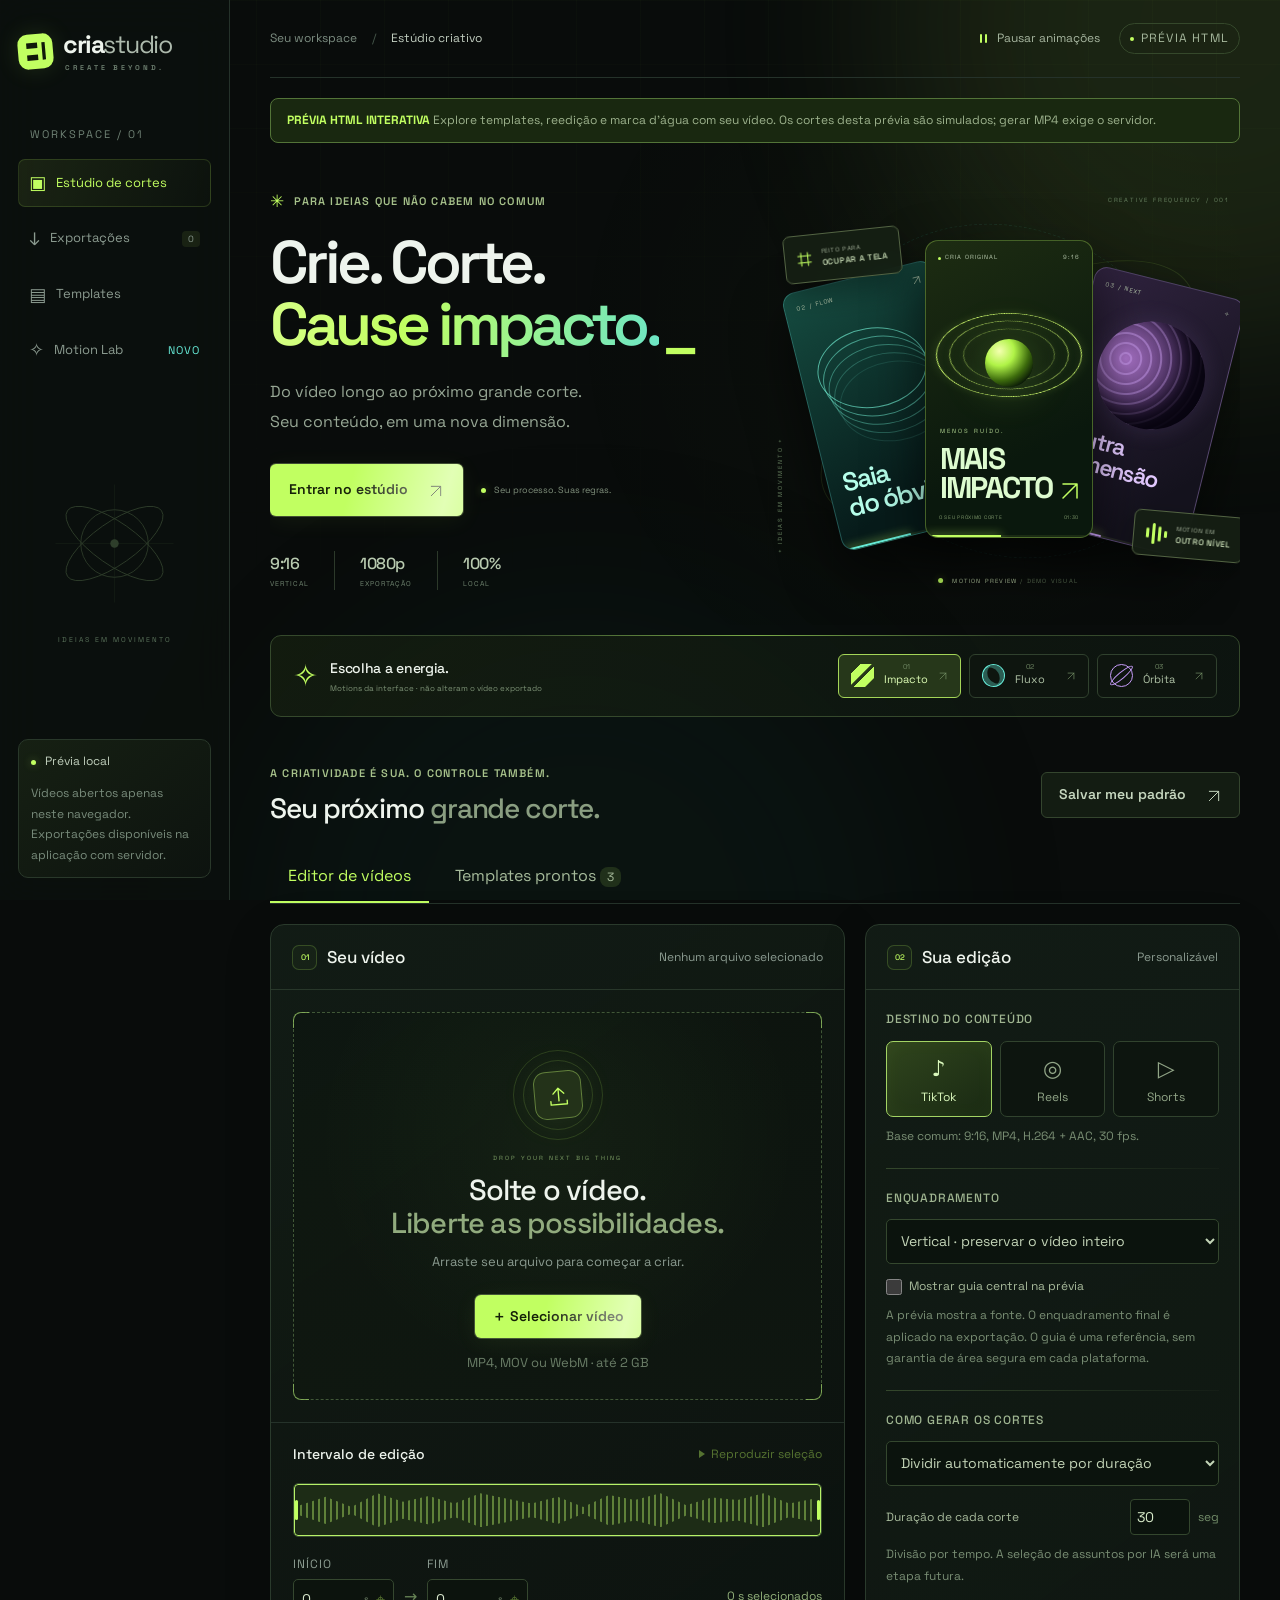
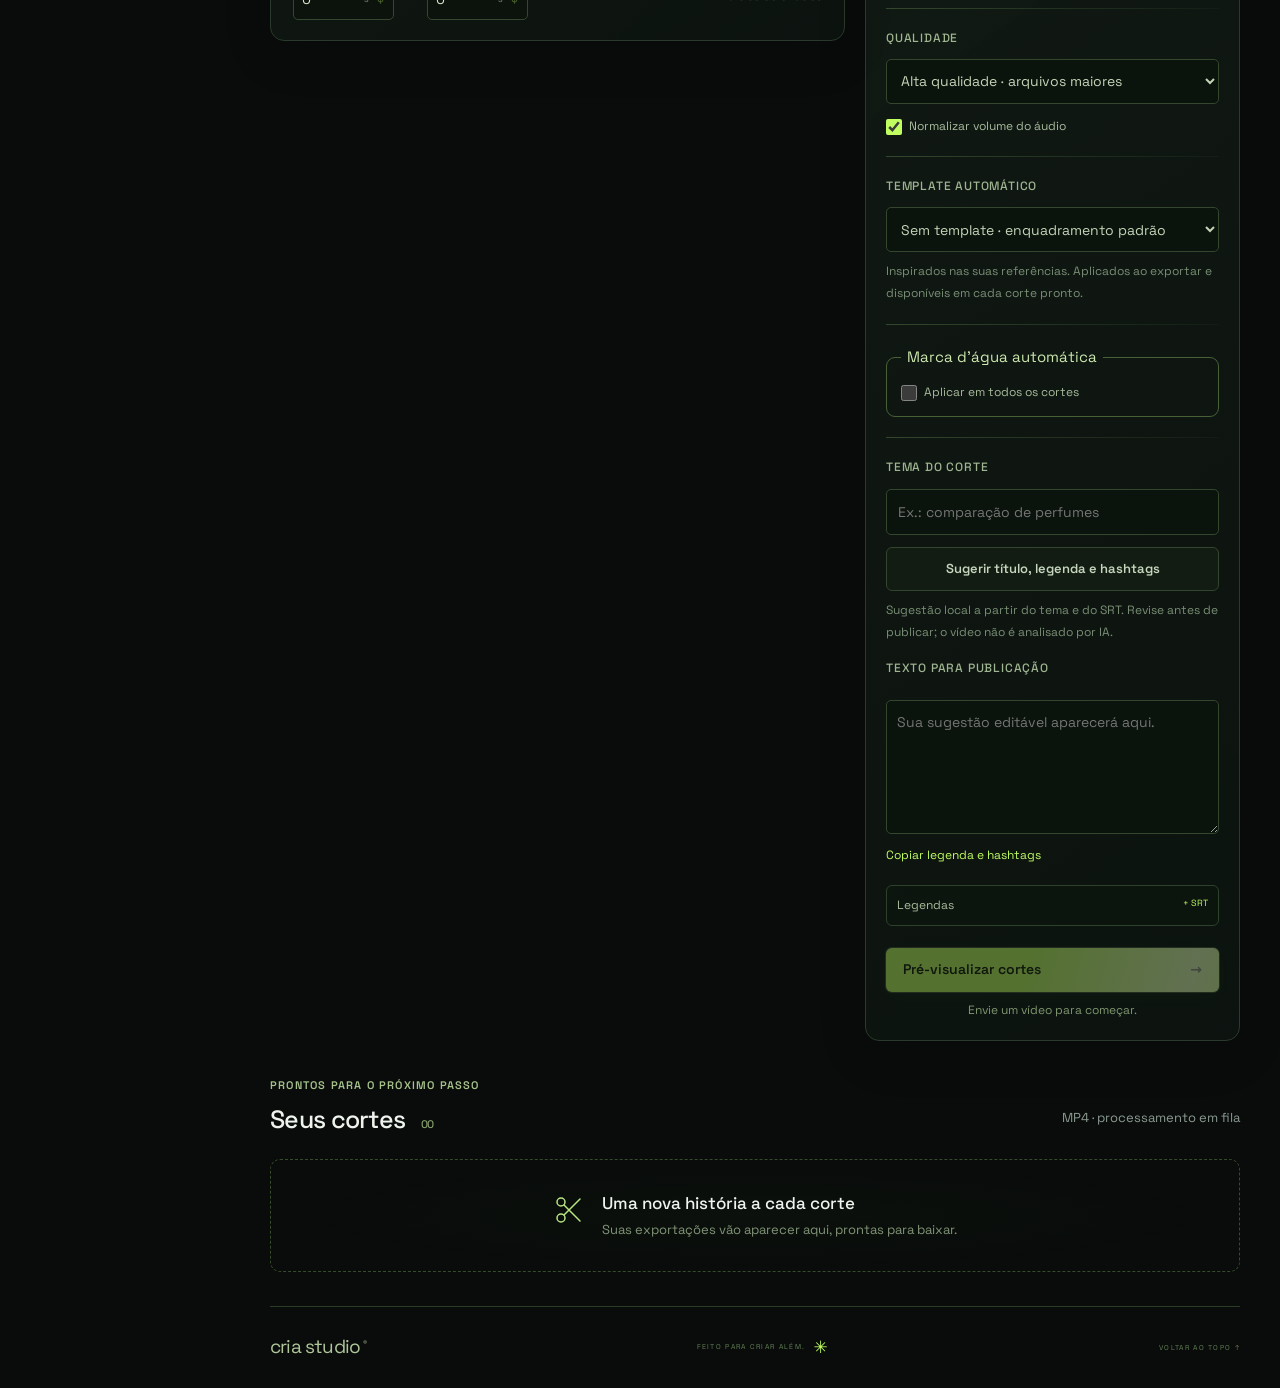
==== commit efeab42f: "fix: replace browser auth prompt with session login page" ====
--- a/preview.html
+++ b/preview.html
@@ -65,6 +65,7 @@
 .version i { width: 4px; height: 4px; background: var(--accent); border-radius: 50%; }
 .motion-toggle { border: 0; background: none; color: #a6b59f; display: flex; gap: 7px; align-items: center; font-size: 10px; padding: 8px 0; }
 .motion-toggle:hover { color: var(--accent); }
+.session-button { font: inherit; font-size: 12px; color: #c1ff61; background: #c1ff6110; border: 1px solid #c1ff6140; border-radius: 6px; padding: 7px 11px; }
 .motion-toggle-icon { display: inline-flex; gap: 3px; width: 10px; height: 10px; }
 .motion-toggle-icon::before,.motion-toggle-icon::after { content: ''; width: 2px; height: 9px; border-radius: 1px; background: var(--accent); }
 .arrow-icon { display: inline-block; width: 16px; height: 16px; vertical-align: middle; flex: 0 0 auto; }
@@ -456,6 +457,7 @@
 @media(max-width:1050px){.sidebar{width:74px;}.nav{font-size:0;}main{margin-left:74px;}.studio-grid{grid-template-columns:1fr;}.duration-badge{display:inline;}.template-cards{gap:12px;}.template-card{padding:12px;}.template-card h3{font-size:18px;}}
 @media(max-width:700px){.template-cards{grid-template-columns:1fr;}.template-card{display:grid;grid-template-columns:100px minmax(0,1fr);gap:8px 16px;}.template-mock{grid-row:span 3;}.template-card h3{margin:0;font-size:19px;}.template-card p{margin:0;}.template-card .button{font-size:12px;padding:10px;}.templates-library{padding:18px;}.templates-library h2{font-size:26px;}.editor-tabs button{font-size:14px;padding:12px;}.workspace-heading{flex-wrap:wrap;}.workspace-heading h2{max-width:none;}.workspace-heading .button{font-size:13px;padding:11px;}.workspace-heading .eyebrow{font-size:11px;max-width:none;}.motion-lab p{font-size:11px;}.hero-copy .eyebrow{font-size:10px;}.motion-toggle{font-size:11px;}}
 @media(max-width:600px){main{margin-left:0;}.hero-action-note{display:none;}.hero-copy>p{font-size:16px;}.panel-top .muted{font-size:12px;}.time-inputs input{width:65px;}.row{flex-wrap:wrap;}.exports-section .eyebrow{font-size:11px;}.duration-badge{display:none;}.breadcrumb{font-size:11px;}.header-actions{gap:8px;}.panel-top .muted{max-width:100%;}.template-card{grid-template-columns:85px minmax(0,1fr);}.template-card .button{font-size:12px;}.motion-option{font-size:12px;}.field-label{font-size:12px;}}
+@media(max-width:600px){header{height:auto;min-height:65px;flex-wrap:wrap;padding:12px 0;}.header-actions{margin-left:auto;}}
 
 .preview-banner{padding:12px 16px;border:1px solid #537438;background:#192810;border-radius:8px;margin:20px 0 0;color:#c9e5b4;font-size:12px}.preview-banner strong{color:#c1ff61}.preview-banner span{color:#9db28d}
 </style></head>
@@ -472,7 +474,7 @@
   <div class="side-note"><span class="status-dot"></span> Prévia local<p>Vídeos abertos apenas neste navegador. Exportações disponíveis na aplicação com servidor.</p></div>
 </aside>
 <main id="editor">
-  <header><div class="breadcrumb">Seu workspace <span>/</span> <strong>Estúdio criativo</strong></div><div class="header-actions"><button class="motion-toggle" id="motionToggle" aria-pressed="false"><span class="motion-toggle-icon" aria-hidden="true"></span><span id="motionToggleText">Pausar animações</span></button><span class="version"><i></i> PRÉVIA HTML</span></div></header><div class="preview-banner" role="note"><strong>PRÉVIA HTML INTERATIVA</strong> <span>Explore templates, reedição e marca d’água com seu vídeo. Os cortes desta prévia são simulados; gerar MP4 exige o servidor.</span></div>
+  <header><div class="breadcrumb">Seu workspace <span>/</span> <strong>Estúdio criativo</strong></div><div class="header-actions"><button class="motion-toggle" id="motionToggle" aria-pressed="false"><span class="motion-toggle-icon" aria-hidden="true"></span><span id="motionToggleText">Pausar animações</span></button><span class="version"><i></i> PRÉVIA HTML</span><button class="session-button" id="logoutButton" type="button" hidden>Sair</button></div></header><div class="preview-banner" role="note"><strong>PRÉVIA HTML INTERATIVA</strong> <span>Explore templates, reedição e marca d’água com seu vídeo. Os cortes desta prévia são simulados; gerar MP4 exige o servidor.</span></div>
   <section class="heading" id="hero">
     <div class="hero-copy"><div class="eyebrow"><span class="tiny-cross" aria-hidden="true">✳</span> PARA IDEIAS QUE NÃO CABEM NO COMUM</div><h1>Crie. Corte.<br><span class="gradient-text">Cause impacto.</span><span class="heading-period" aria-hidden="true">_</span></h1><p>Do vídeo longo ao próximo grande corte.<br>Seu conteúdo, em uma nova dimensão.</p><div class="hero-actions"><a class="button primary hero-cta" href="#workspace">Entrar no estúdio <span aria-hidden="true"><svg class="arrow-icon" viewBox="0 0 24 24" aria-hidden="true"><path d="m5 19 14-14M5 5h14v14" fill="none" stroke="currentColor" stroke-width="1.5" stroke-linecap="round" stroke-linejoin="round"/></svg></span></a><span class="hero-action-note"><span class="status-dot"></span> Seu processo. Suas regras.</span></div><div class="hero-specs"><span><b>9:16</b> VERTICAL</span><span><b>1080p</b> EXPORTAÇÃO</span><span><b>100%</b> LOCAL</span></div></div>
     <div class="hero-visual" id="heroVisual" data-look="impact" aria-label="Demonstração visual de motion com três cartões de cortes">
@@ -579,6 +581,7 @@
 async function api(path, options={}) {
   if (previewMode) return window.CRIA_PREVIEW.api(path,options);
   const response=await fetch(path,options); const data=await response.json();
+  if(response.status===401&&data.login)location.assign(data.login);
   if (!response.ok) throw new Error(data.error || 'Falha na comunicação com o estúdio.');
   return data;
 }
@@ -770,6 +773,16 @@
   }catch{/* Preserve existing cards during a disconnect. */}finally{state.polling=false;}
 }
 choosePreset(state.preset);refreshJobs();setInterval(refreshJobs,2500);
+if(!previewMode){
+  fetch('/api/auth/status',{cache:'no-store'}).then(r=>r.json()).then(status=>{
+    $('logoutButton').hidden=!status.required;
+    if(status.required&&!status.authenticated)location.replace('/login');
+  }).catch(()=>{});
+  $('logoutButton').onclick=async()=>{
+    try{await api('/api/auth/logout',{method:'POST',headers:{'Content-Type':'application/json'},body:'{}'});location.replace('/login');}
+    catch(error){toast(error.message);}
+  };
+}
 
 'use strict';
 (() => {
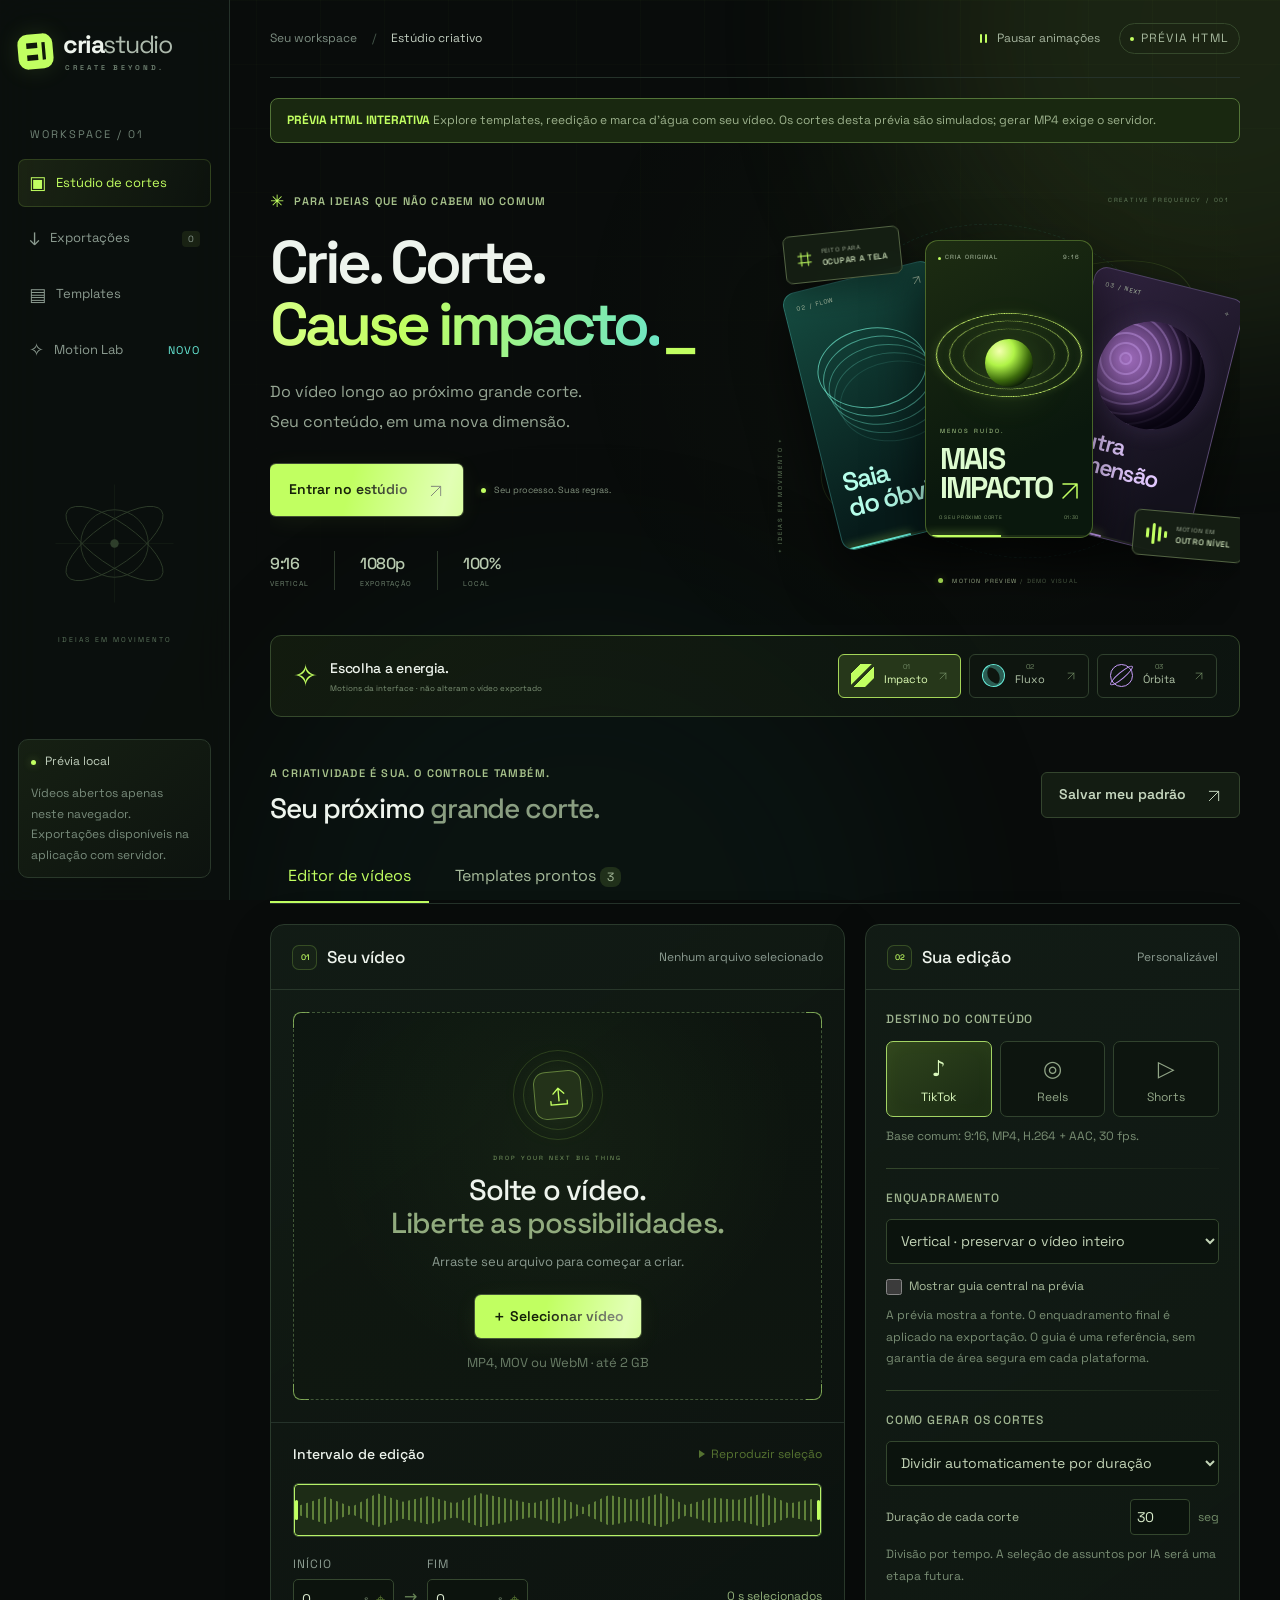
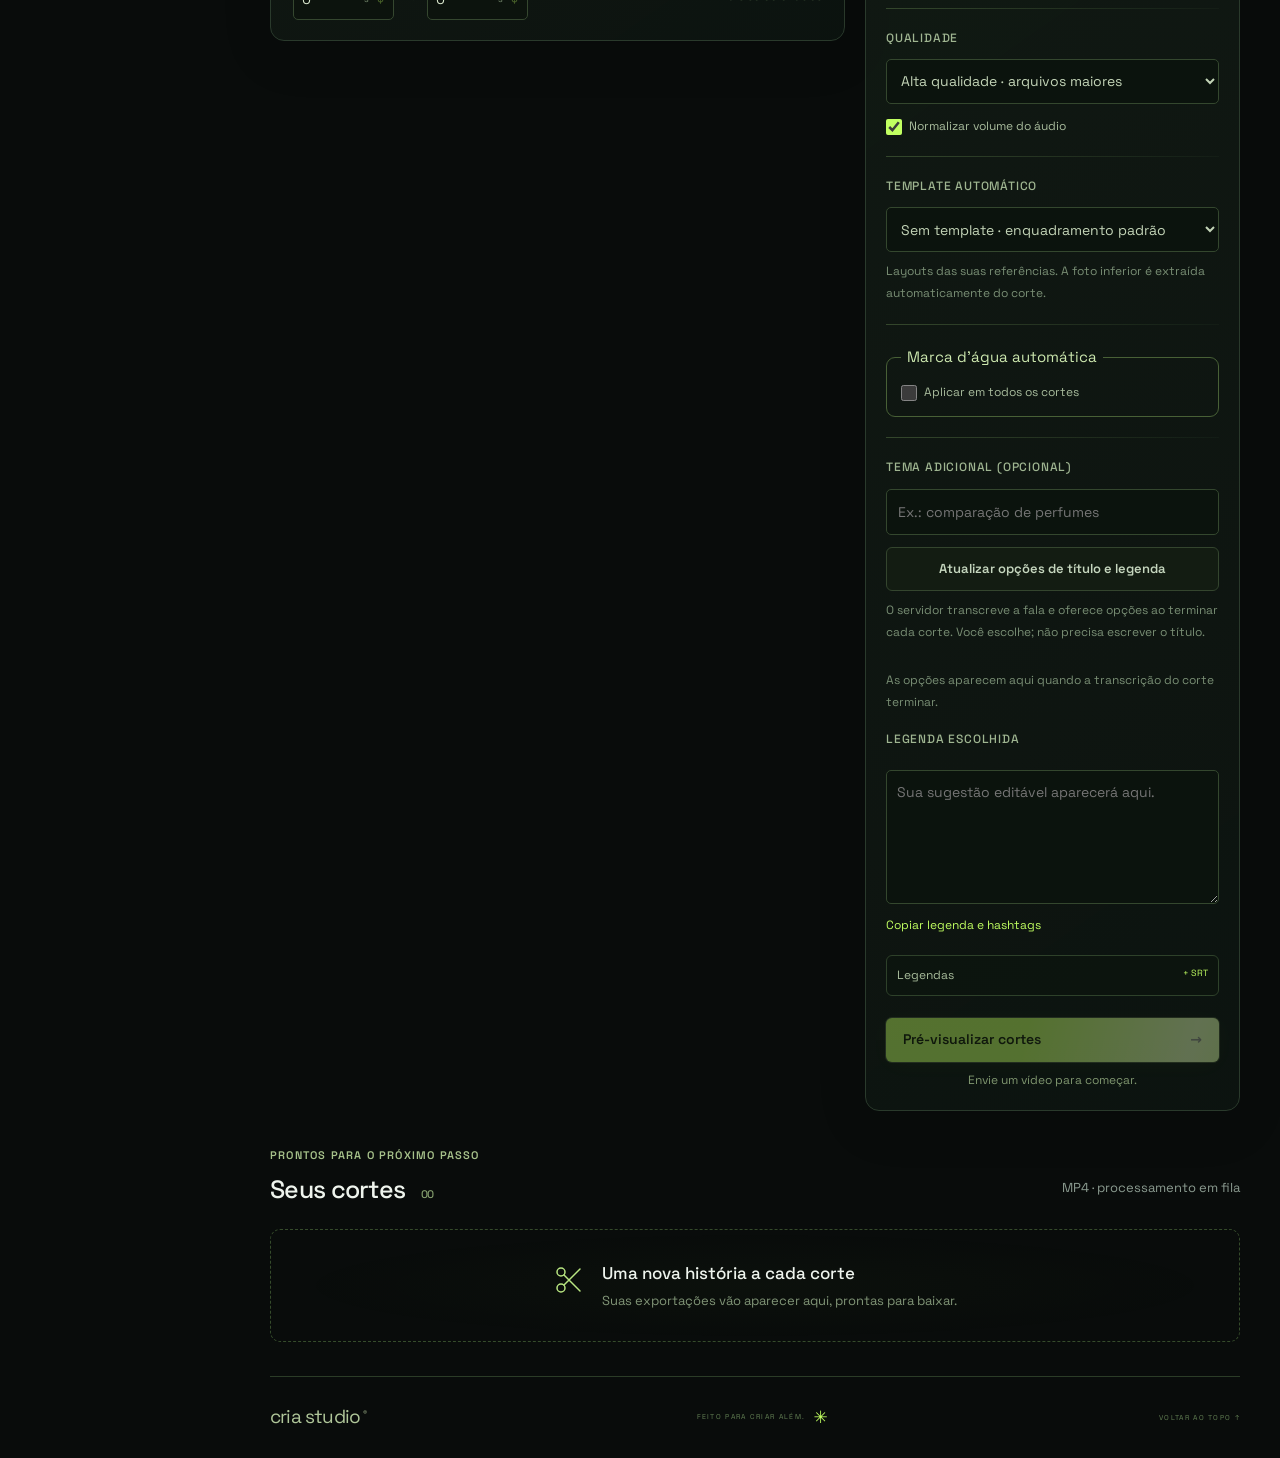
==== commit c240f501: "feat: automate reference templates and stabilize video processing" ====
--- a/preview.html
+++ b/preview.html
@@ -458,6 +458,17 @@
 @media(max-width:700px){.template-cards{grid-template-columns:1fr;}.template-card{display:grid;grid-template-columns:100px minmax(0,1fr);gap:8px 16px;}.template-mock{grid-row:span 3;}.template-card h3{margin:0;font-size:19px;}.template-card p{margin:0;}.template-card .button{font-size:12px;padding:10px;}.templates-library{padding:18px;}.templates-library h2{font-size:26px;}.editor-tabs button{font-size:14px;padding:12px;}.workspace-heading{flex-wrap:wrap;}.workspace-heading h2{max-width:none;}.workspace-heading .button{font-size:13px;padding:11px;}.workspace-heading .eyebrow{font-size:11px;max-width:none;}.motion-lab p{font-size:11px;}.hero-copy .eyebrow{font-size:10px;}.motion-toggle{font-size:11px;}}
 @media(max-width:600px){main{margin-left:0;}.hero-action-note{display:none;}.hero-copy>p{font-size:16px;}.panel-top .muted{font-size:12px;}.time-inputs input{width:65px;}.row{flex-wrap:wrap;}.exports-section .eyebrow{font-size:11px;}.duration-badge{display:none;}.breadcrumb{font-size:11px;}.header-actions{gap:8px;}.panel-top .muted{max-width:100%;}.template-card{grid-template-columns:85px minmax(0,1fr);}.template-card .button{font-size:12px;}.motion-option{font-size:12px;}.field-label{font-size:12px;}}
 @media(max-width:600px){header{height:auto;min-height:65px;flex-wrap:wrap;padding:12px 0;}.header-actions{margin-left:auto;}}
+@font-face{font-family:TemplateTitle;src:url('[data-uri]